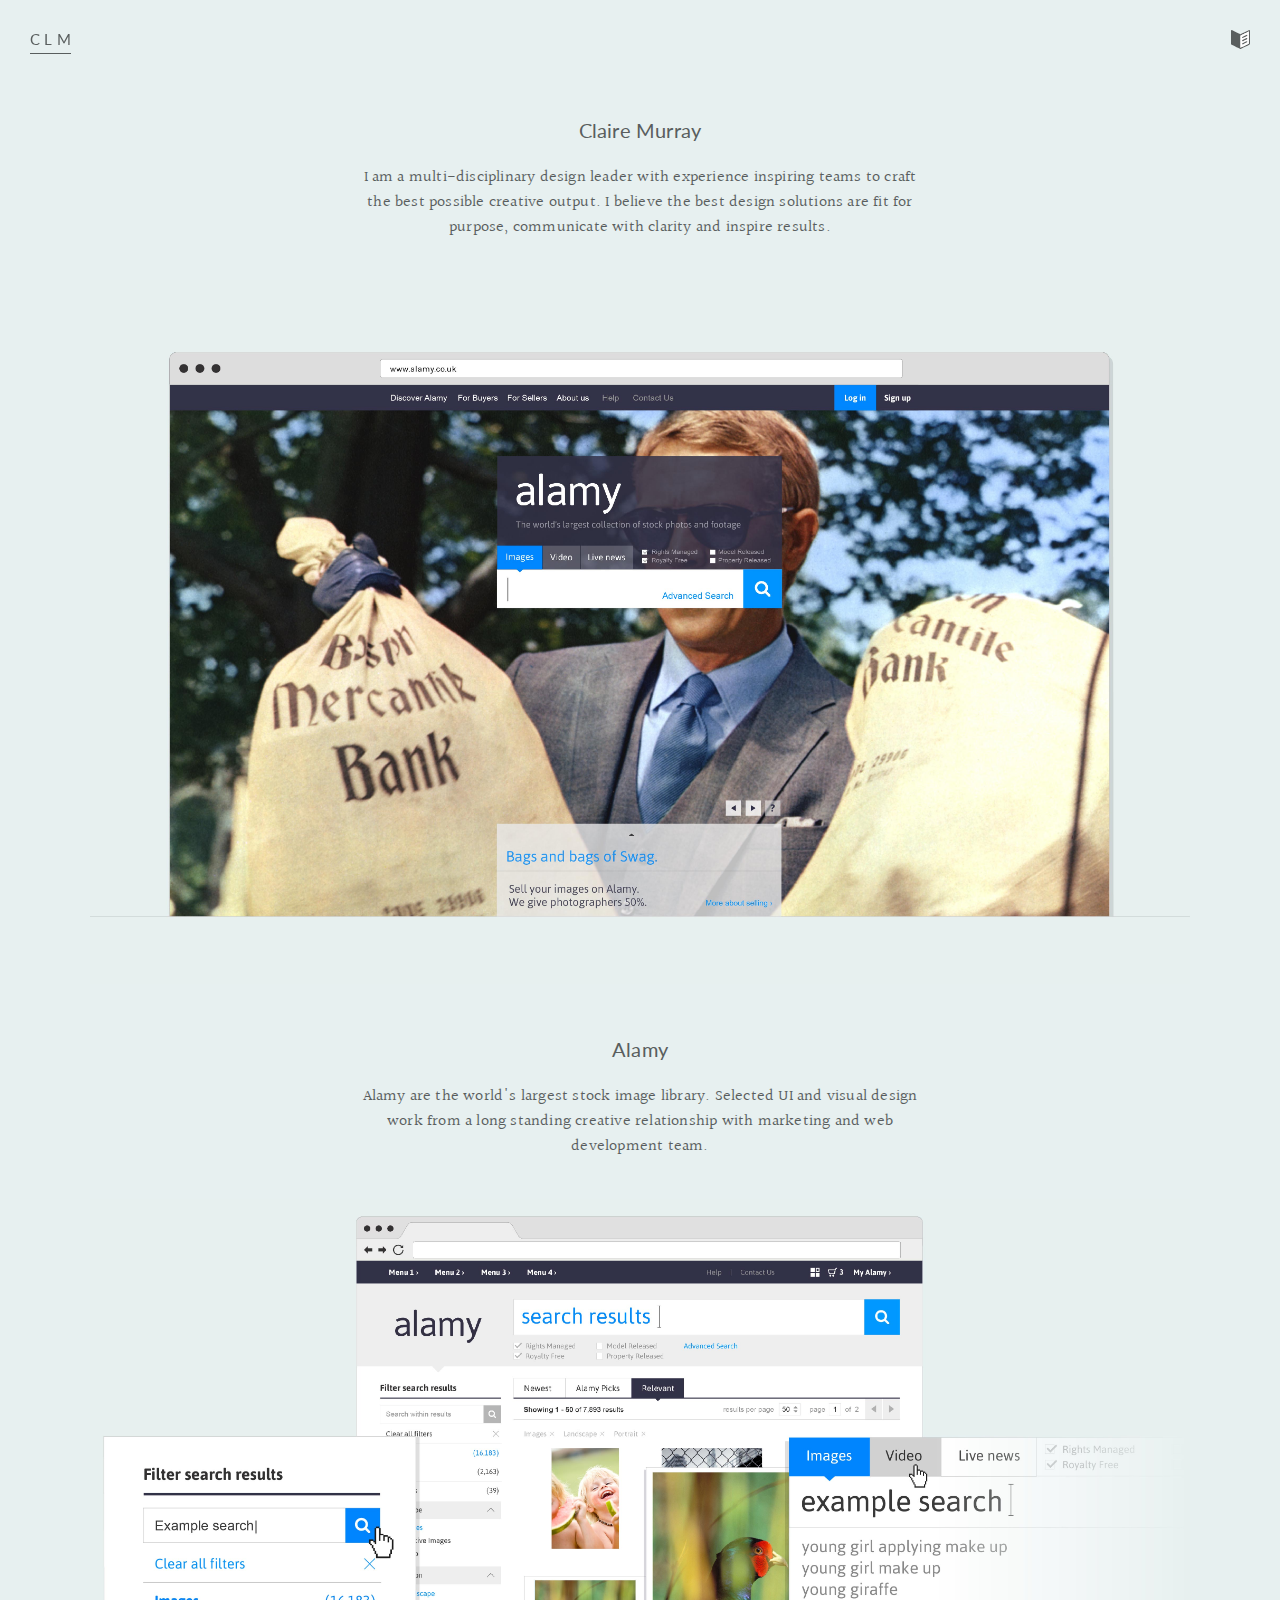
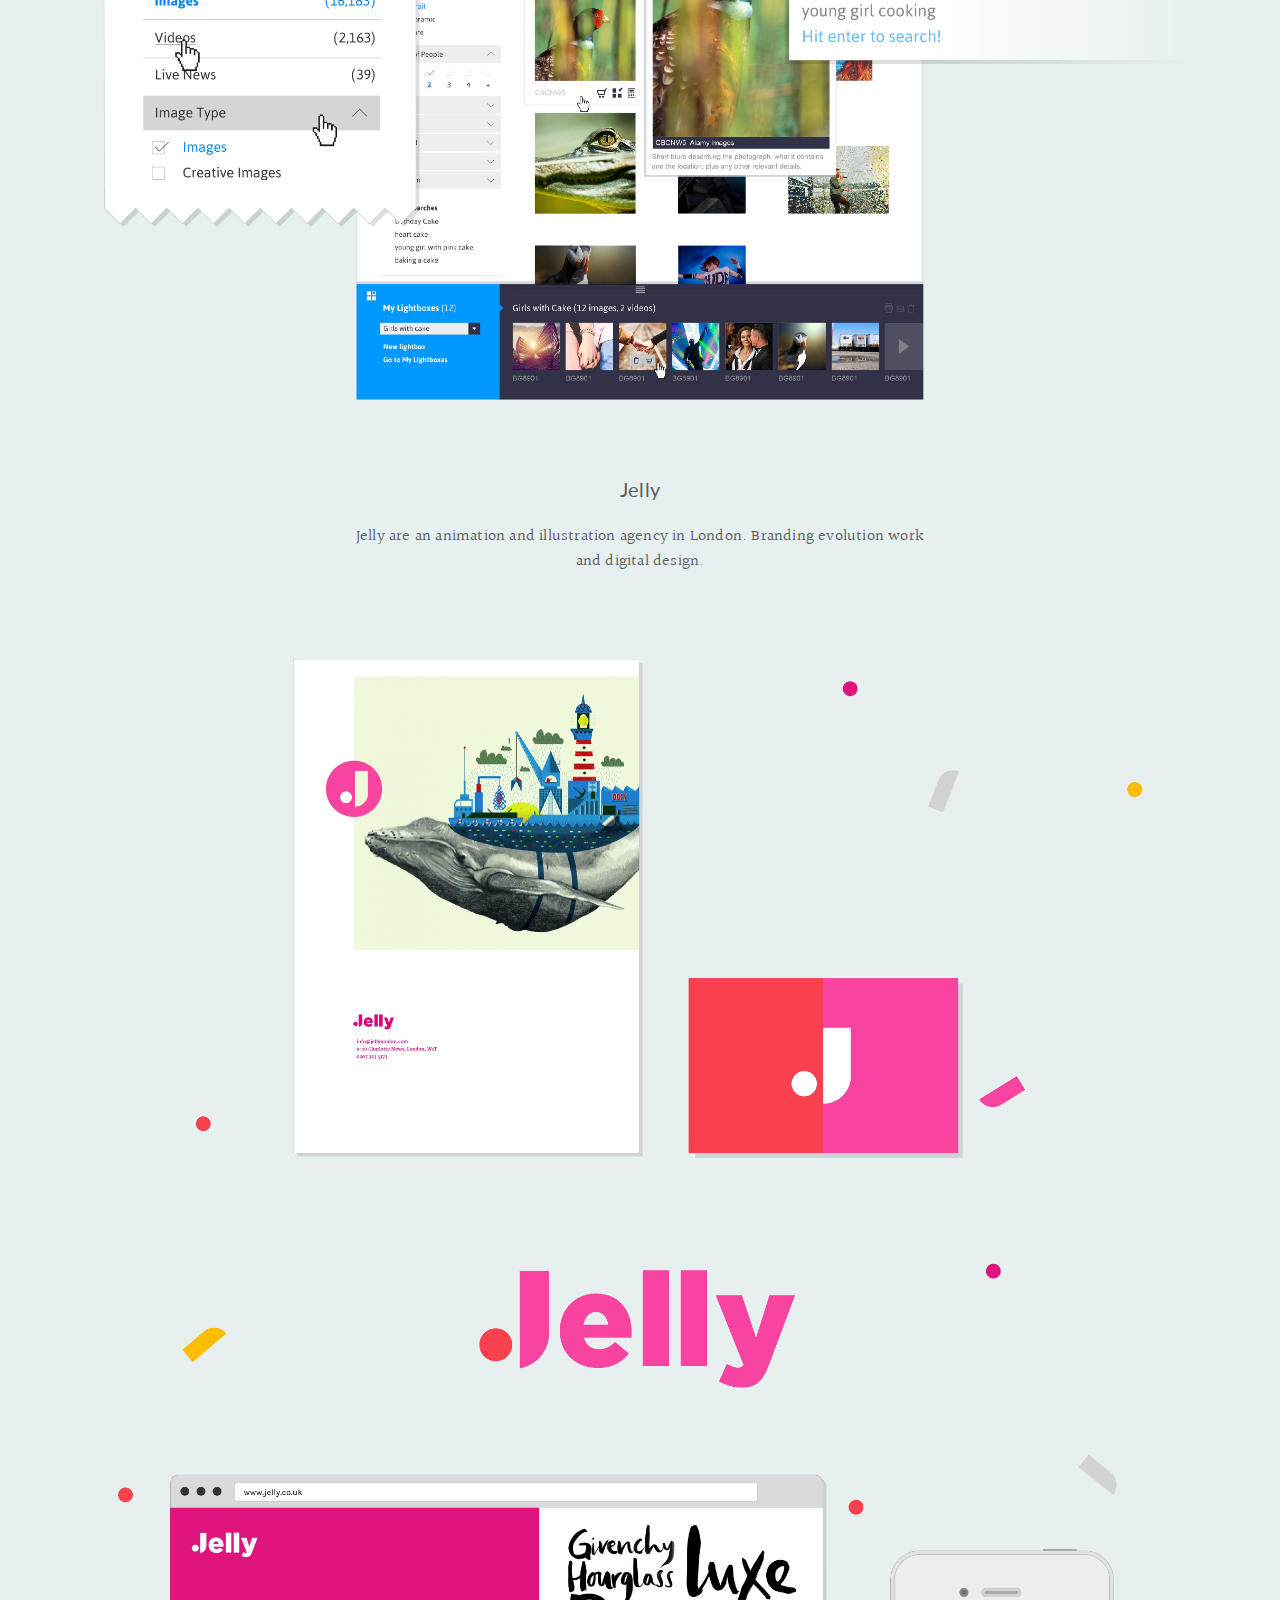
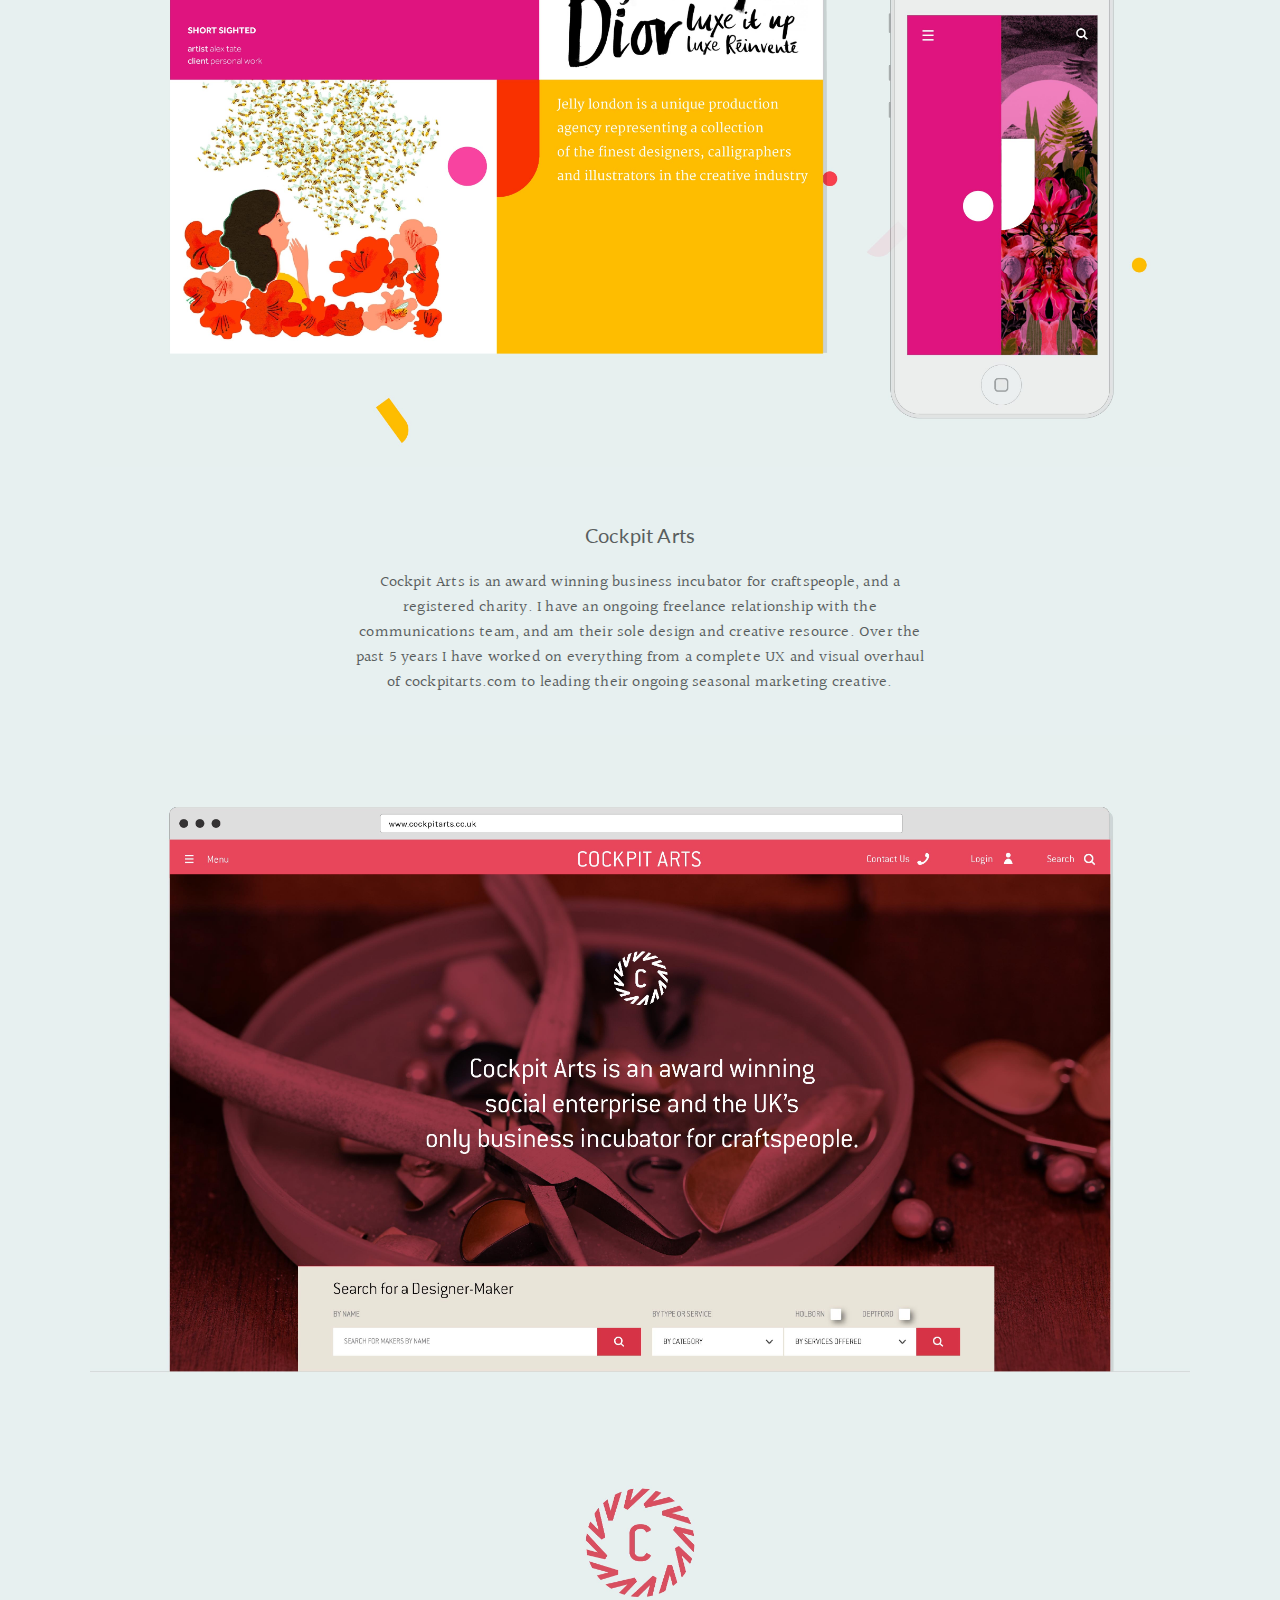
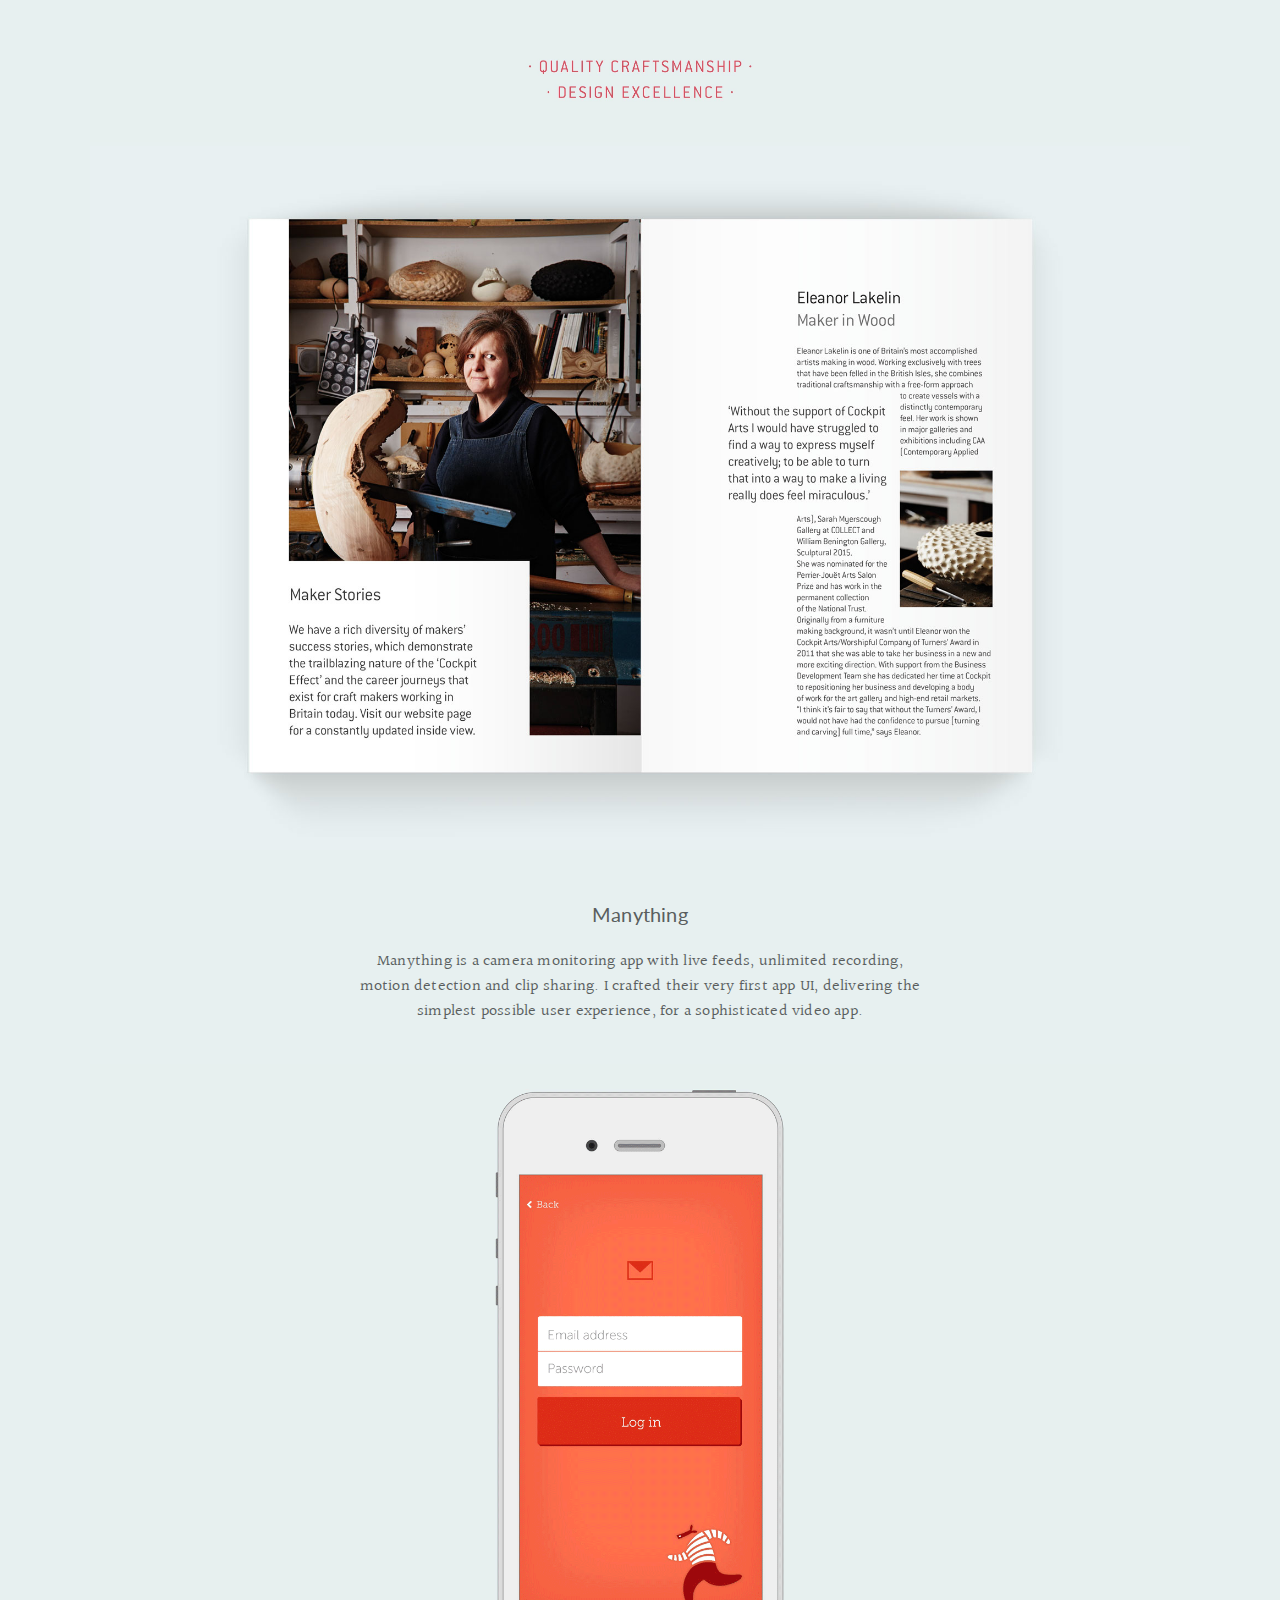
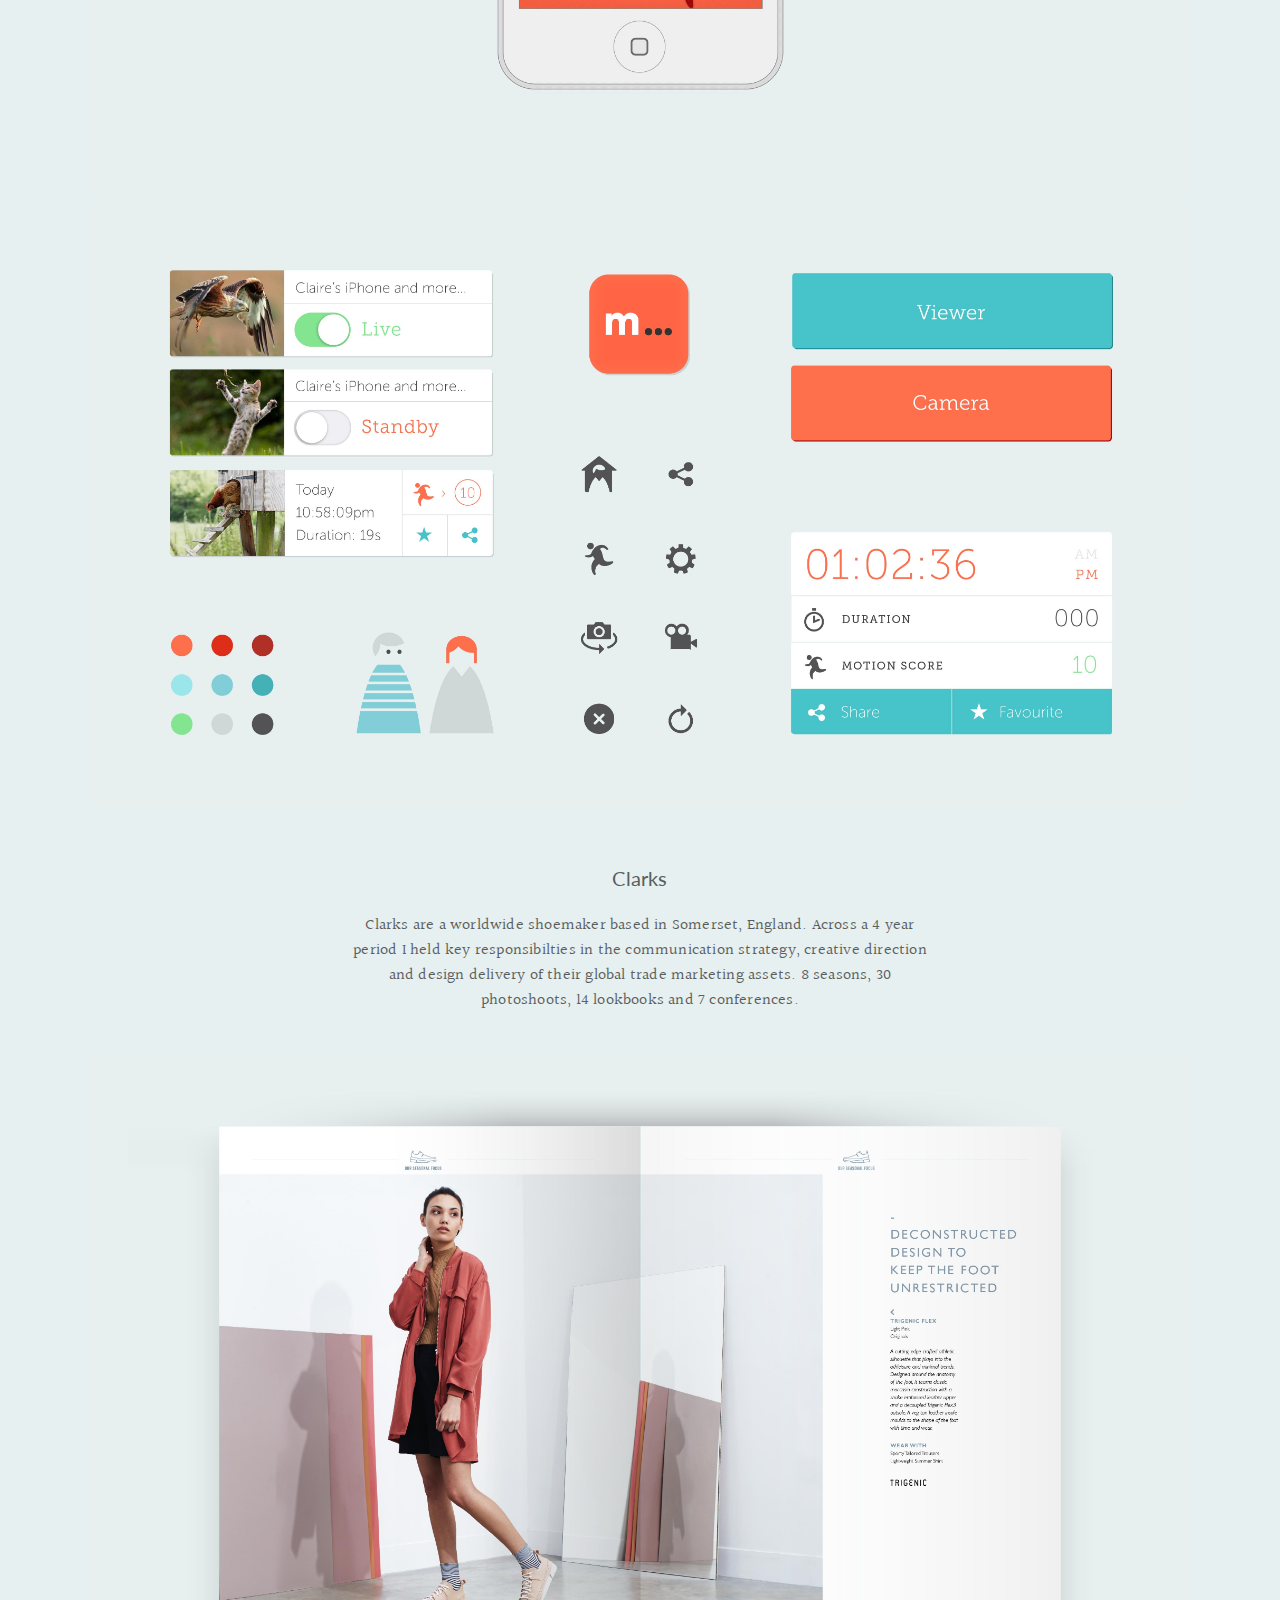
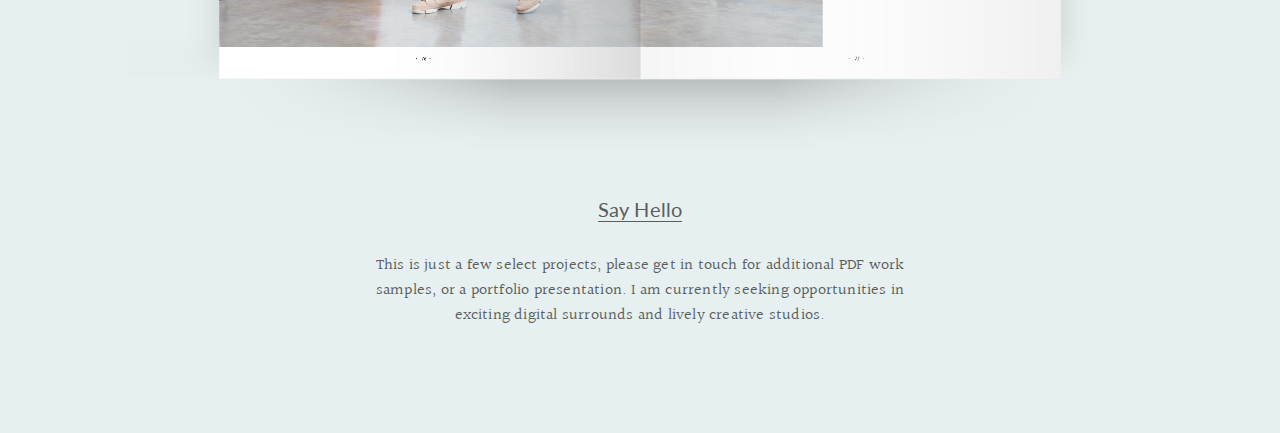
==== index.html @ 97302cec "V1 CM Web March 28th" ====
<!DOCTYPE html>
<html>
<head>
	<title>Claire L Murray</title>
	<link rel="stylesheet" type="text/css" href="css/normalize.css">
	<link href='http://fonts.googleapis.com/css?family=Halant:300' rel='stylesheet' type='text/css'>
	<link href='http://fonts.googleapis.com/css?family=Lato:300,400,700,900' rel='stylesheet' type='text/css'>
	<link rel="stylesheet" href="css/animate.css">
	<link rel="stylesheet" type="text/css" href="css/cmproject.css">
</head>

<body>

<nav id="nav-el">
	<ul>
		<li><a href="index.html">Home</a></li>
<!-- 		<li><a href="#">Digital</a></li>
		<li><a href="#">Branding</a></li>
		<li><a href="#">Print</a></li> -->
		<li><a href="info.html">Info</a></li>
	</ul>
	<ul class="contact">
		<li><a target="_blank" href="mailto:hello@clmurray.co.uk" title="Website Hello">Email</a></li>
		<li><a target="_blank" href="https://uk.linkedin.com/in/claire-murray-33266137">Linkedin</a></li>
		<li><a target="_blank" href="https://www.instagram.com/murraylou/">Instagram</a></li>
	</ul>
</nav>

<div id="burger-el">
	<img id="burger-icon" src="img/menu.svg">
</div>

<div id="page-wrapper">
	<header>
	<a class="name" href="index.html">C L M</a>
	</header>

	<main>
		<div class="wrapper">

			<section>
				<div class="description">
					<h3>Claire Murray</h3>
					<p>I am a multi-disciplinary design leader with experience inspiring teams to craft the best possible creative output. I believe the best design solutions are fit for purpose, communicate with clarity and inspire results. </p>
				</div>
			</section>

			<section id="proj1" class="one-col">
				<div id="alamyslideshow">
					<div>
	     				<img src="img/jpg/home/alamy-19.jpg">
	   				</div>
					<div>
						<img src="img/jpg/home/alamy-20.jpg">
				   	</div>
				</div>
				<div class="description">
					<h3>Alamy</h3>
					<p>Alamy are the world's largest stock image library. Selected UI and visual design work from a long standing creative relationship with marketing and web development team.</p>
				</div>
				<img src="img/jpg/home/alamy-01-03.jpg">
			</section>

			<section id="proj2" class="one-col">
				<div class="description">
					<h3>Jelly</h3>
					<p>Jelly are an animation and illustration agency in London. Branding evolution work and digital design.</p>
				</div>
				<img src="img/jpg/home/jelly-13.jpg">
				<img src="img/jpg/home/jelly-22.jpg">
				<img src="img/jpg/home/jelly-12.jpg">
			</section>

			<section id="proj3">
				<div class="description">
					<h3>Cockpit Arts</h3>
					<p>Cockpit Arts is an award winning business incubator for craftspeople, and a registered charity. I have an ongoing freelance relationship with the communications team, and am their sole design and creative resource. Over the past 5 years I have worked on everything from a complete UX and visual overhaul of cockpitarts.com to leading their ongoing seasonal marketing creative.</p>
				</div>
				<div id="cockpitslideshow">
					<div>
	     				<img src="img/jpg/home/cockpit-12.jpg">
	   				</div>
					<div>
						<img src="img/jpg/home/cockpit-10.jpg">
				   	</div>
					<div>
						<img src="img/jpg/home/cockpit-11.jpg">
			   		</div>
				</div>
				<img src="img/jpg/home/cockpit-09.jpg">
					<div id="cockpit2slideshow">
						<div>
		     				<img src="img/jpg/home/ca-book-01.jpg">
		   				</div>
						<div>
							<img src="img/jpg/home/ca-book-02.jpg">
					   	</div>
					</div>
			</section>

			<section id="proj4" class="one-col">
				<div class="description">
					<h3>Manything</h3>
					<p>Manything is a camera monitoring app with live feeds, unlimited recording, motion detection and clip sharing. I crafted their very first app UI, delivering the simplest possible user experience, for a sophisticated video app.</p>
				</div>
				<img src="img/jpg/home/manything-iphone.gif">
				<img src="img/jpg/home/manything-06.jpg">
			</section>

			<section id="proj5" class="one-col">
				<div class="description">
					<h3>Clarks</h3>
					<p>Clarks are a worldwide shoemaker based in Somerset, England. Across a 4 year period I held key responsibilties in the communication
					strategy, creative direction and design delivery of their global trade marketing assets. 8 seasons, 30 photoshoots, 14 lookbooks and 7 conferences.</p>
				</div>
				<div id="clarksslideshow">
					<div>
	     				<img src="img/jpg/home/clarks-slide-01.jpg">
	   				</div>
					<div>
						<img src="img/jpg/home/clarks-slide-02.jpg">
				   	</div>
					<div>
						<img src="img/jpg/home/clarks-slide-03.jpg">
				   	</div>	
					<div>
						<img src="img/jpg/home/clarks-slide-04.jpg">
				   	</div>	
				</div>
			</section>

			<section id="proj6" class="one-col">
				<div class="description">
					<div class="hello">
						<a href="#">Say Hello</a>
					</div>
					<p>This is just a few select projects, please get in touch for additional PDF work samples, or a portfolio presentation. I am currently seeking opportunities in exciting digital surrounds and lively creative studios.</p>
				</div>
			</section>
		</div>
	</main>
</div>


<script type="text/javascript" src="js/jquery-1.11.2.min.js"></script>
<script type="text/javascript" src="js/cmproject-4.js"></script>

</body>
</html>
---- css/cmproject.css ----
* {
	font-weight: normal;
	margin: 0;
	padding: 0;
	-moz-box-sizing: border-box;
	-webkit-box-sizing: border-box;
	box-sizing: border-box;
}

.clearfix:before, .clearfix:after {
  content:"";
  display:table;
}

.clearfix:after{
  clear:both;
}

body {
	background-color: #e7f0f0;
	font-family: 'Lato', sans-serif;
	font-style: normal;
	font-weight: 300;
	letter-spacing: 0.01em;
	font-size: 20px;
	color: #595E5E;
}

#page-wrapper {
	z-index: 4;
	position: relative;
	padding: 0.8em;
	transition: transform 0.5s ease;
	background-color: #e7f0f0;
}

h1 {
	display: inline-block;
	font-size: 0.79em;
}

h2 {
	font-family: 'Halant', serif;
	font-weight: 300;
	font-size: 2.2em;
	line-height: 1.2em;
}

h3 {
	font-size: 1em;
	padding-top: .6em;
	padding-bottom: .6em;

}

h4 {
	display: inline-block;
	font-size: 0.75em;
}

p {
	font-family: 'Halant', serif;
	font-size: .8em;
	padding-top: 0.7em;
}

.description {
	max-width: 60%;
	margin: auto;
	text-align: center;
	padding: 2em;
}

.job {
	text-align: left;
	padding-bottom: 0em;
}

.description.job > h3 {
	line-height: 1.3em;
}

.description.job > h4 {
	font-size: 0.6em;
	text-transform: uppercase;
	letter-spacing: .1em;
}

section {
	margin-bottom: 1.5em;
	max-width: 1100px;
	margin: auto;
}

header {
	display: block;
}
.name {
	z-index: 10;
	position: fixed;
	left: 2em;
	top: 2em;
	font-size: 0.75em;
}

#burger-el {
	z-index: 8;
	position: fixed;
	right: 2em;
	top: 2em;
	font-size: 0.75em;
}

#burger-icon {
	width: 1.3em;
}

/*#burger-el:hover {
	font-size: 1em;
	transition: font-size 0.5s ease;
}*/

nav {
	z-index: 0;
	width: 300px;
	height: 100vh;
	background-color: #e7f0f0;
	position: fixed;
	right: 0;
	top: 0;
	padding: 1.5em 1.5em 1.5em 1.5em;
	transition: background-color 0.5s ease;
}

nav a, .name {
	font-size: 0.75em;
	text-decoration: none;
	padding: 0 0 0.3em 0;
	border-bottom: 1px solid #595E5E;
	color: #595E5E;
}

nav a:hover, header a:hover {
	color: #a2b4b4;
	border-bottom: 0px;
	transition: color 0.2s ease;
}

.nav-color-change {
	background-color: #ffffff;
}

ul {
	list-style: none;
	padding: none;
	line-height: 1.7em;
}

.contact {
	padding-top: 3em;
}

.shift {
	transform: translate(-300px);
}

footer li {
	display: inline;
	padding: 0.2em;
}

#active-project-el {
	z-index: 6;
	width: 500px;
	position: fixed;
	margin: auto;
/*	left: 1.5em;*/
	text-align: center;
}

.hello {
	padding-bottom: 20px;
}

.description a {
	text-decoration: none;
	color: #595E5E;
	border-bottom: 1px solid #595E5E;
}

.description a:hover {
	text-decoration: none;
	color: #80b0ab;
	border-bottom: none;
}

/*.button {
	max-width: 300px;
	margin: auto;
	background-color: #c5d7d5;
	border-radius: 5px;
	border-bottom: 3px solid #80b0ab;
	padding: 10px 10px 10px 10px;
	text-align: center;
}

.button a {
	text-decoration: none;
	color: #595E5E;
}*/

/*------SLIDESHOWS---*/

#clarksslideshow { 
    position: relative; 
    max-width: 1100px; 
}

#clarksslideshow:before { 
	content: "";
	display: block;
	padding-top: 64%;
}

#clarksslideshow > div { 
    position: absolute; 
    top: 0;
    left: 0;
}

/*---------*/

#alamyslideshow { 
    position: relative; 
    max-width: 1100px; 
}

#alamyslideshow:before {
	content: "";
	display: block;
	padding-top: 64.09%;
}

#alamyslideshow > div { 
    position: absolute; 
    top: 0;
    left: 0;
}

/*---------*/

#cockpitslideshow { 
    position: relative; 
    max-width: 1100px; 
}

#cockpitslideshow:before {
	content: "";
	display: block;
	padding-top: 64%;
}

#cockpitslideshow > div { 
    position: absolute; 
    top: 0;
    left: 0;
}

/*---------*/

#cockpit2slideshow { 
    position: relative; 
    max-width: 1100px;
}

#cockpit2slideshow:before {
	content: "";
	display: block;
	padding-top: 64%;
}

#cockpit2slideshow > div { 
    position: absolute; 
    top: 0;
    left: 0;
}

/*------------------------------------*/

.wrapper {
	z-index: 5;
	position: relative;
	margin: 4%;
}

img {
	width: 100%;
}

.left-col {
	width: 50%;
	float: left;
	padding-right: 0.2em;
}

.right-col {
	max-width: 50%;
	float: right;
	padding-left: 0.2em;
}

/*------------------------------------*/


@media (max-width: 700px) {
  body {
  	font-size: 18px;
  }

  .description {
  	max-width: 100%;
/*  	margin-left: 0%;*/
  }
}
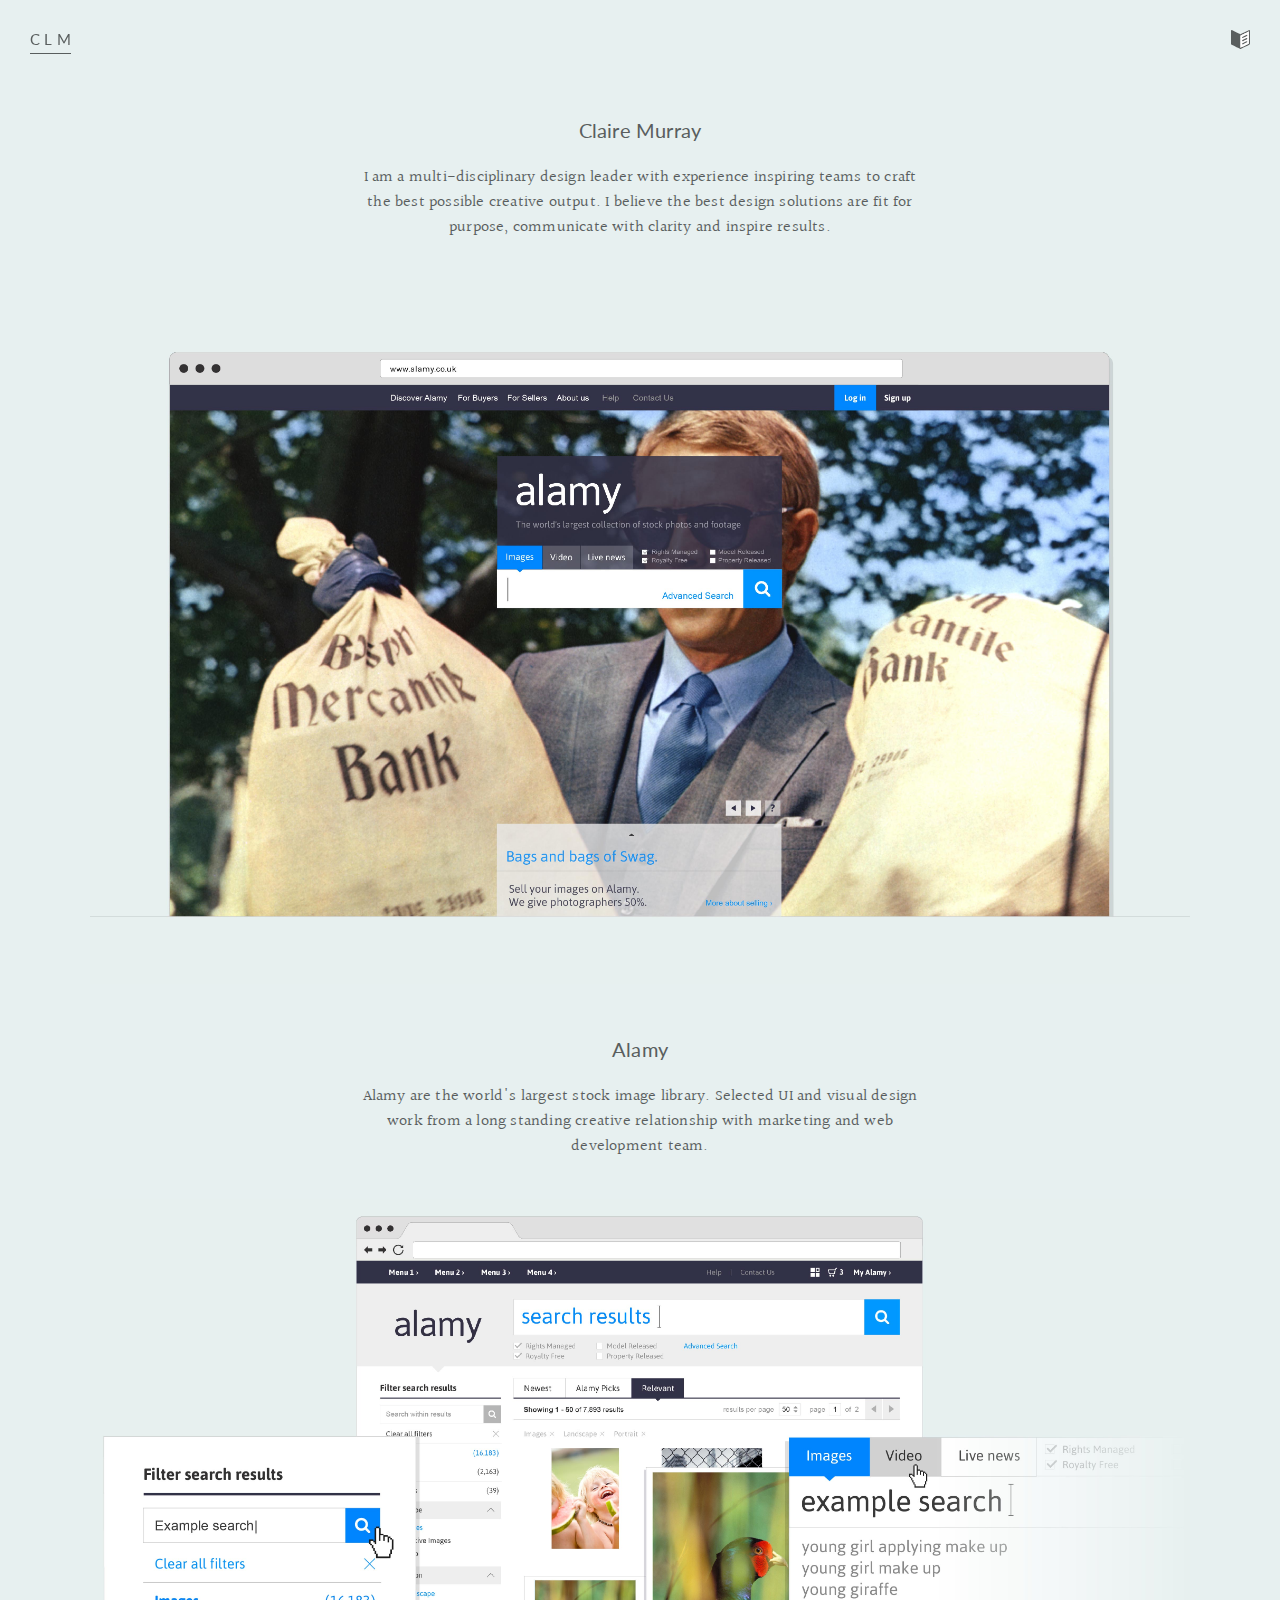
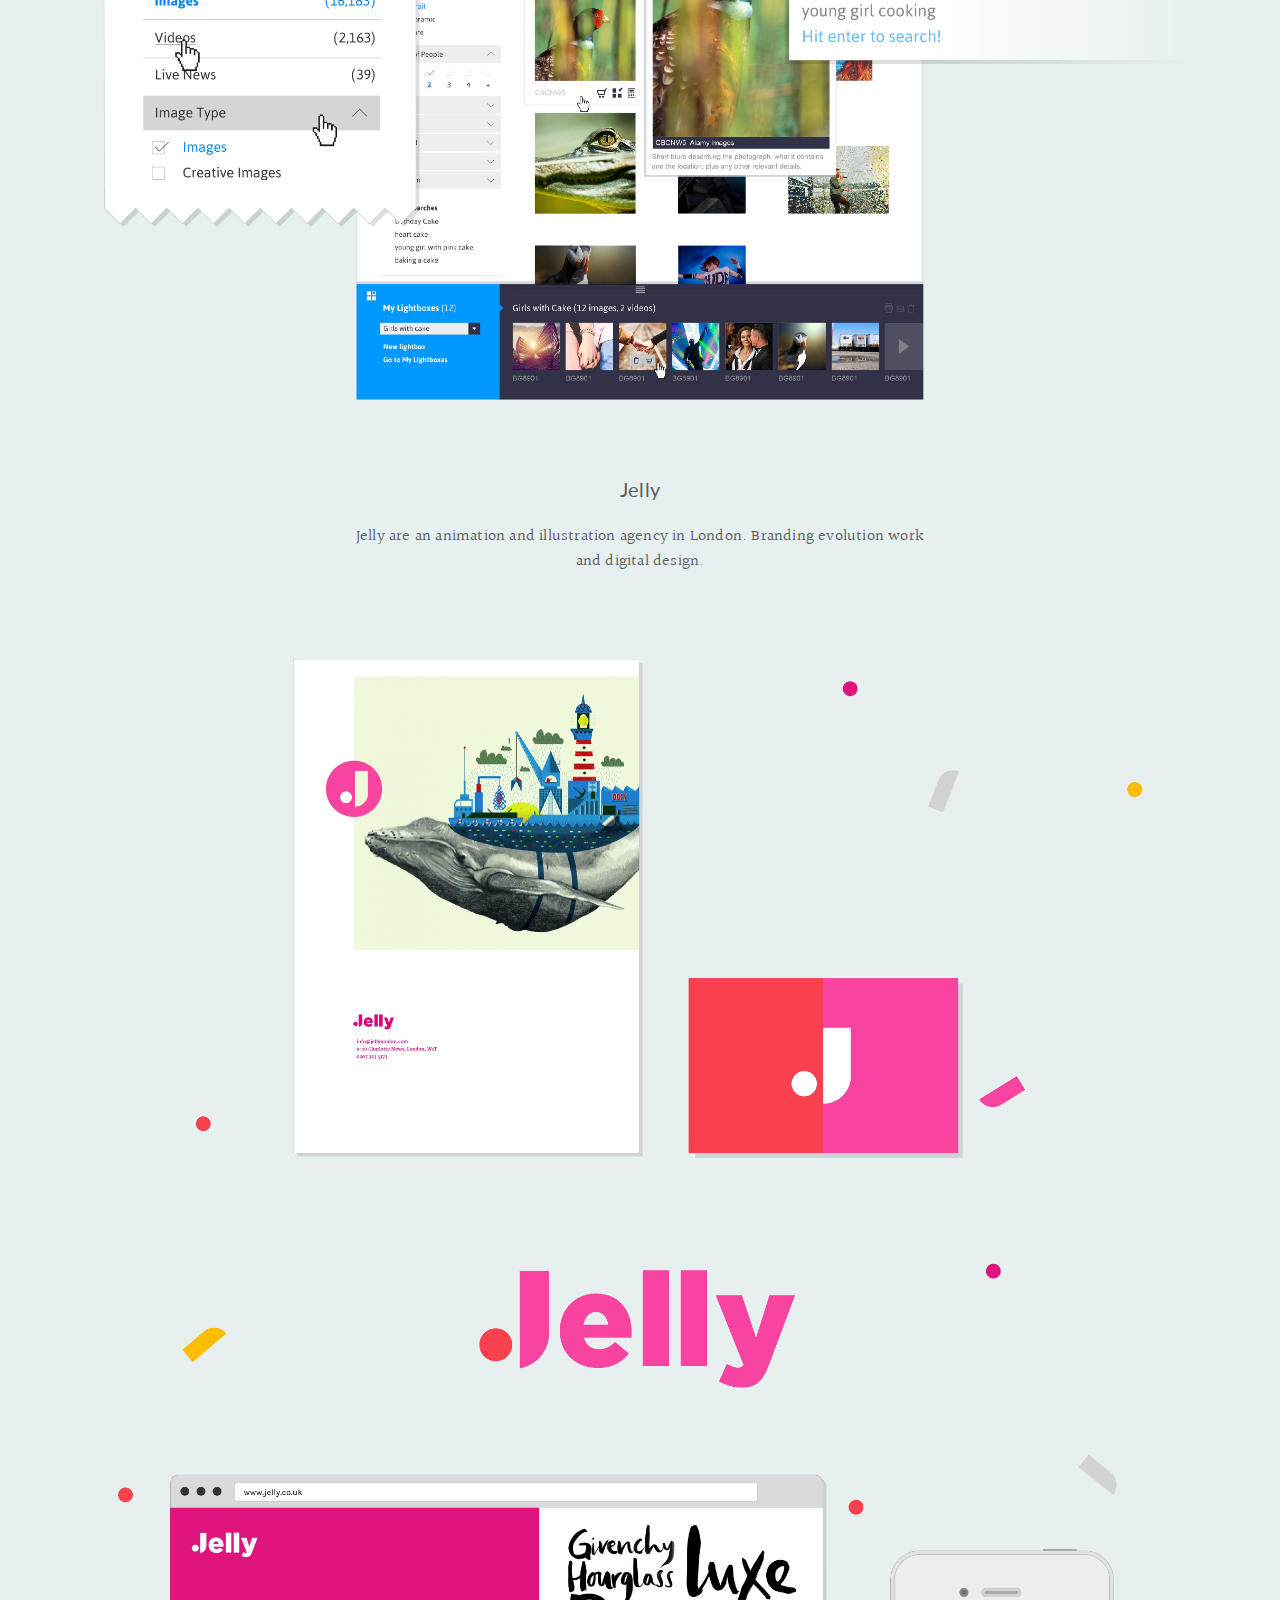
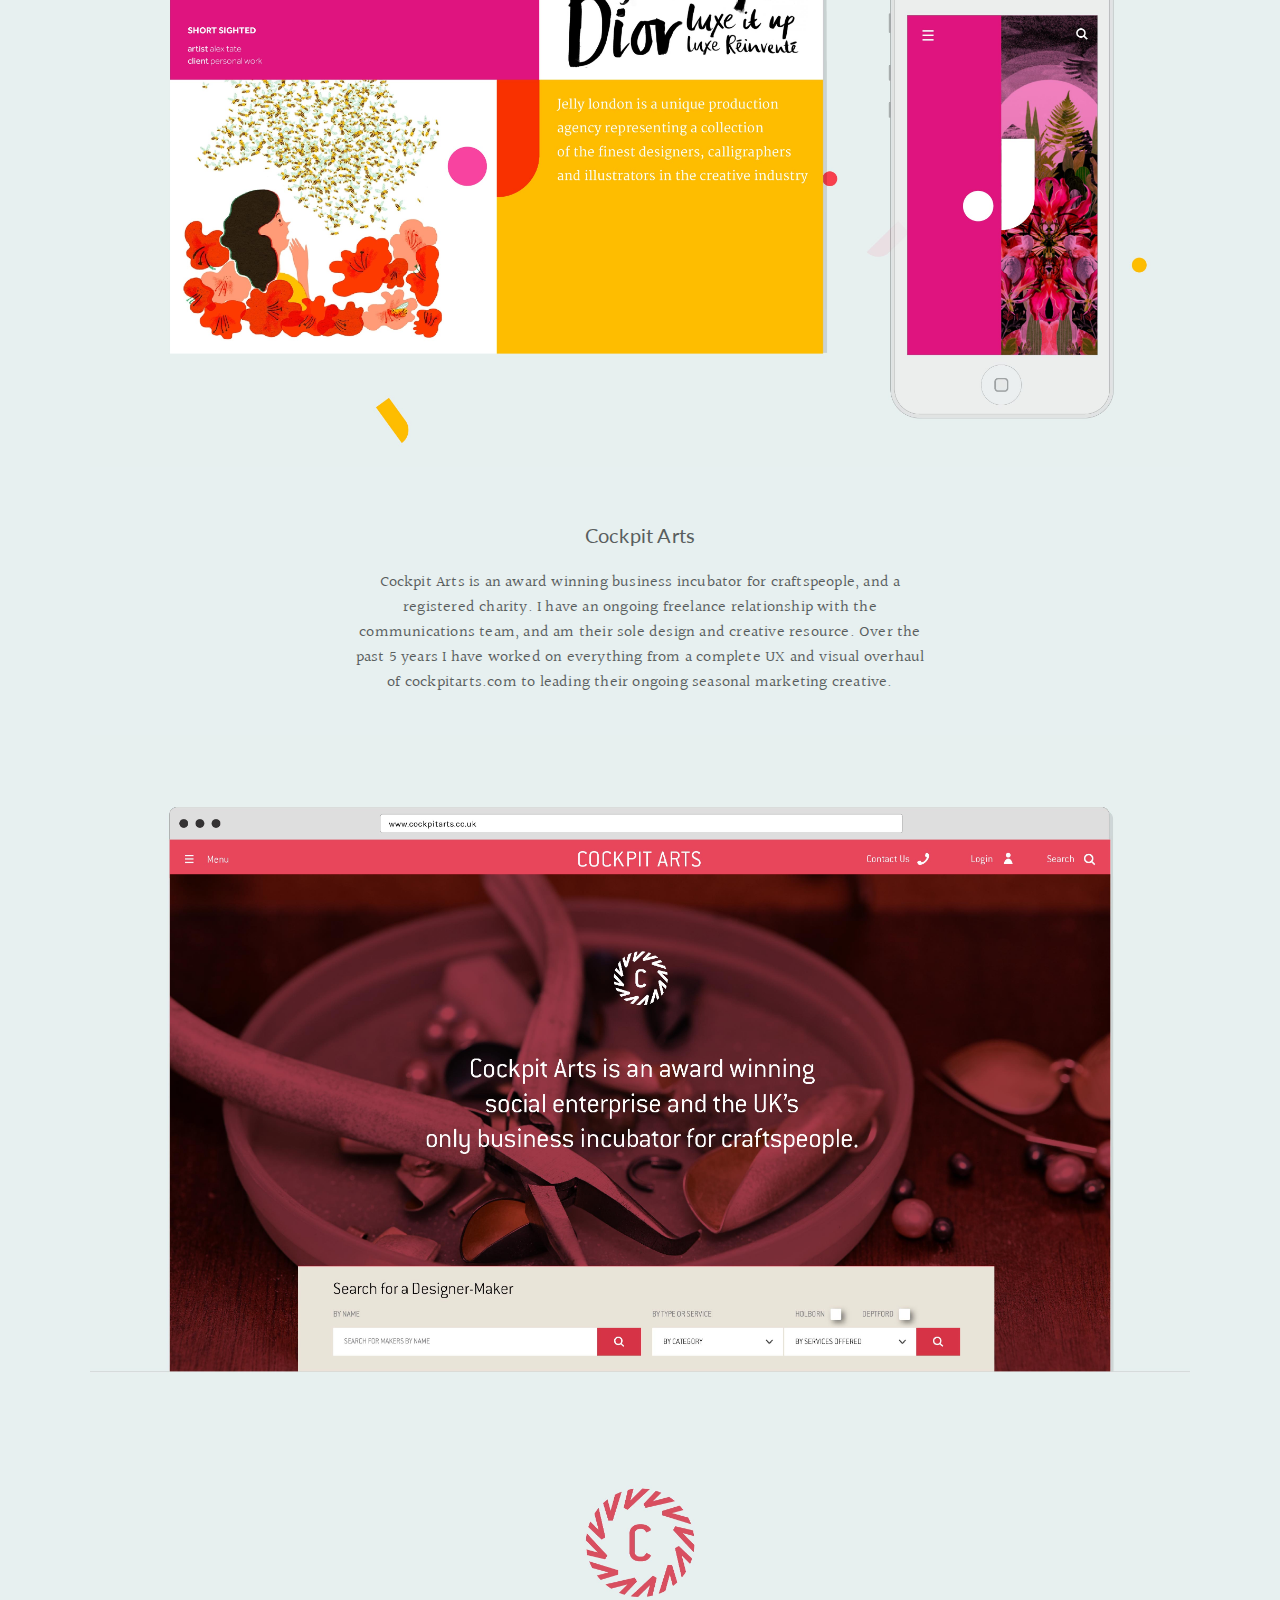
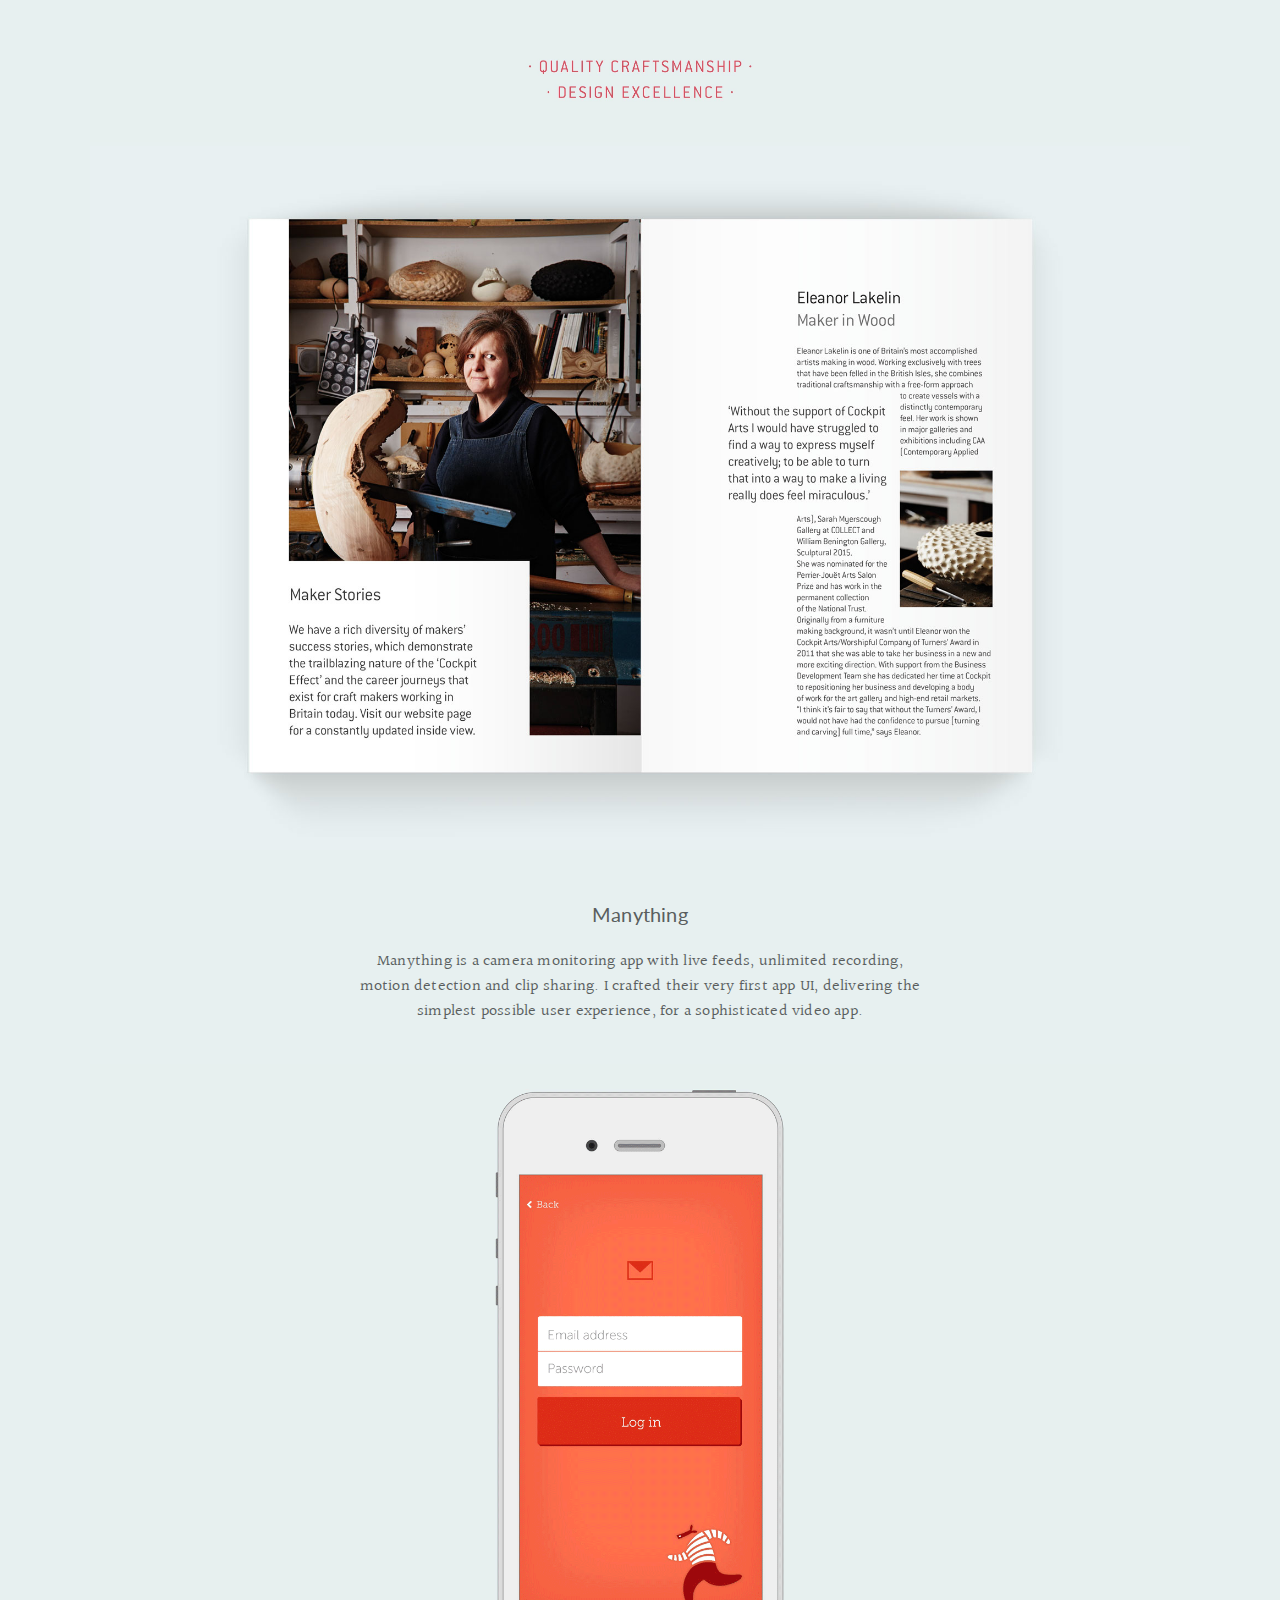
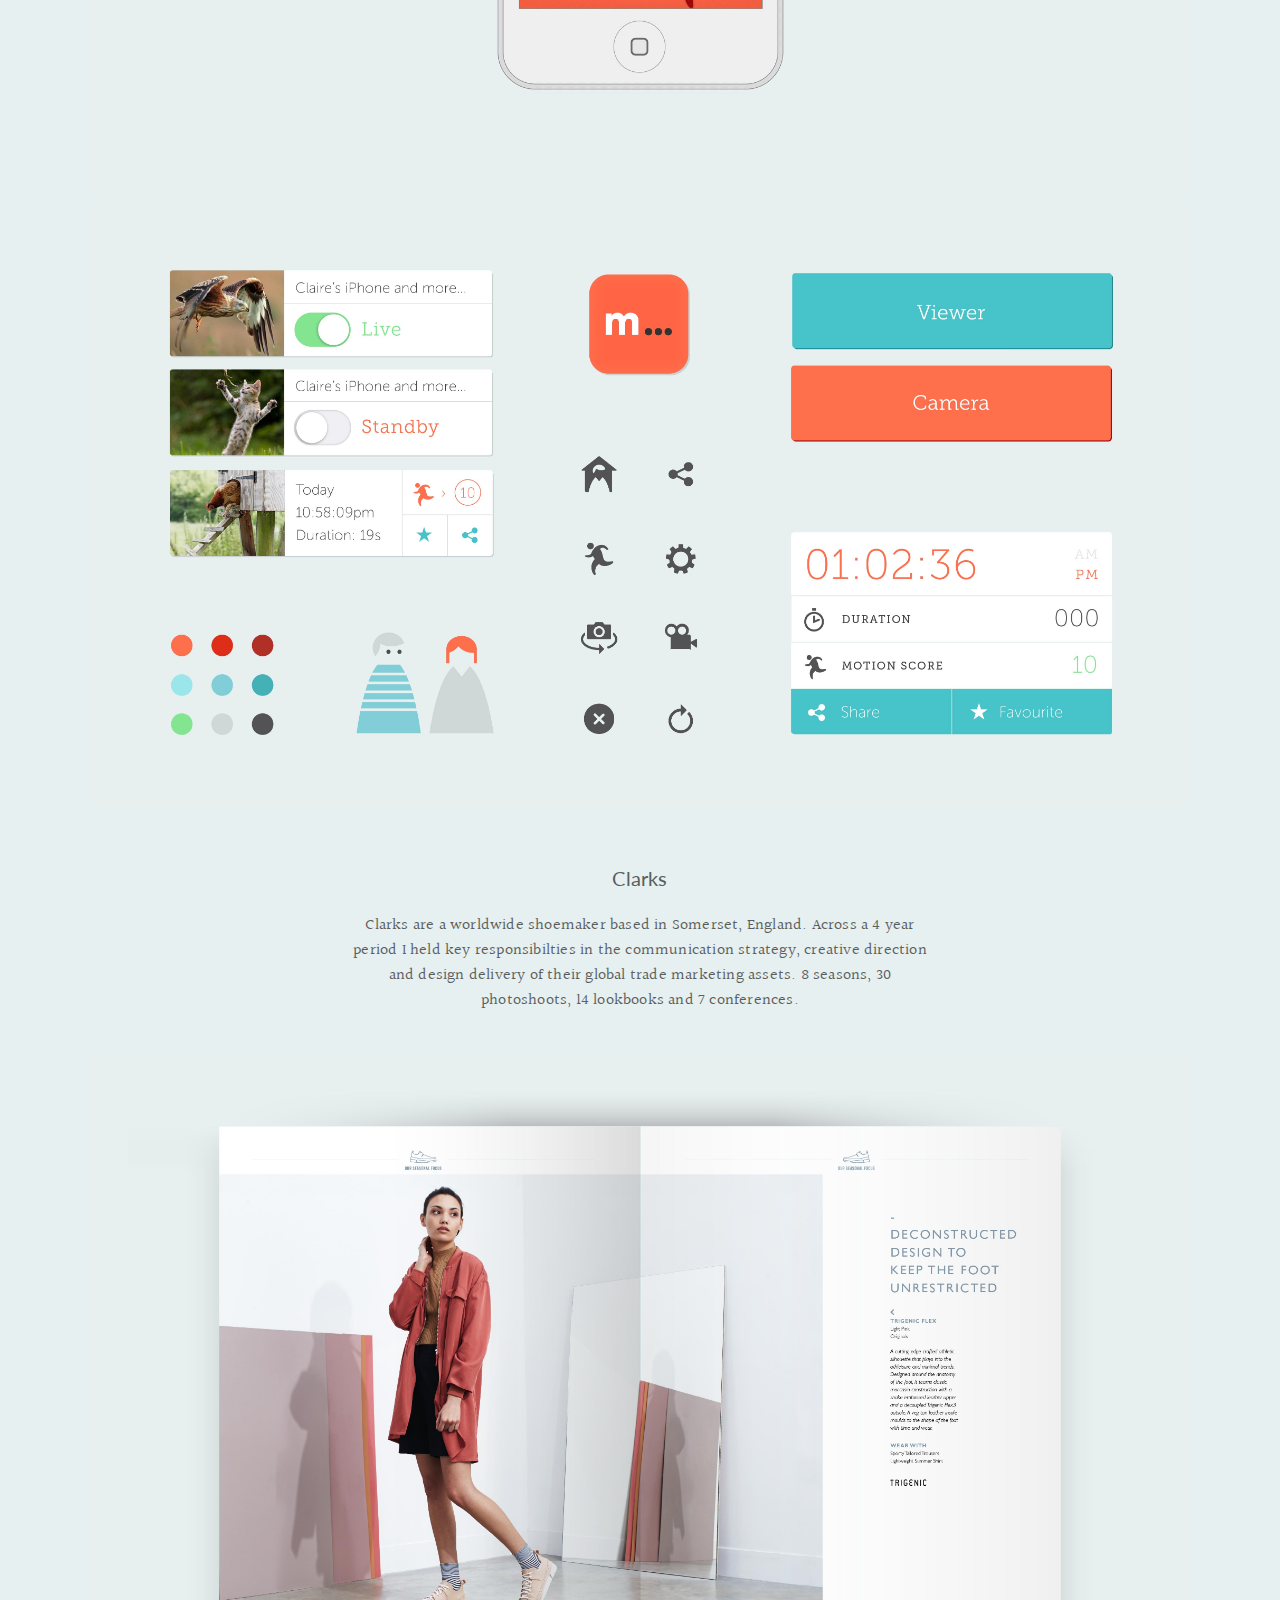
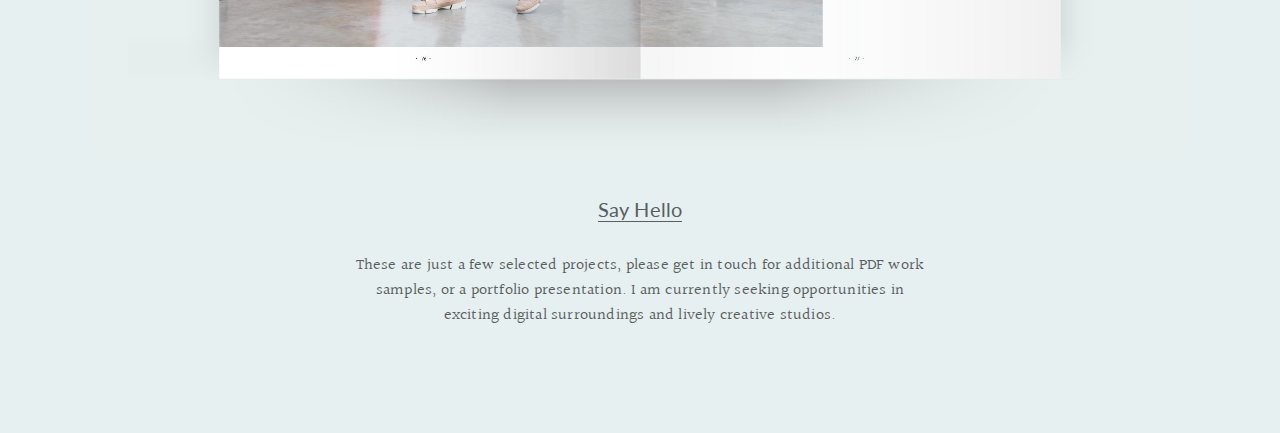
==== commit b885b100: "Say hello typo corrects" ====
--- a/index.html
+++ b/index.html
@@ -134,7 +134,7 @@
 					<div class="hello">
 						<a href="#">Say Hello</a>
 					</div>
-					<p>This is just a few select projects, please get in touch for additional PDF work samples, or a portfolio presentation. I am currently seeking opportunities in exciting digital surrounds and lively creative studios.</p>
+					<p>These are just a few selected projects, please get in touch for additional PDF work samples, or a portfolio presentation. I am currently seeking opportunities in exciting digital surroundings and lively creative studios.</p>
 				</div>
 			</section>
 		</div>
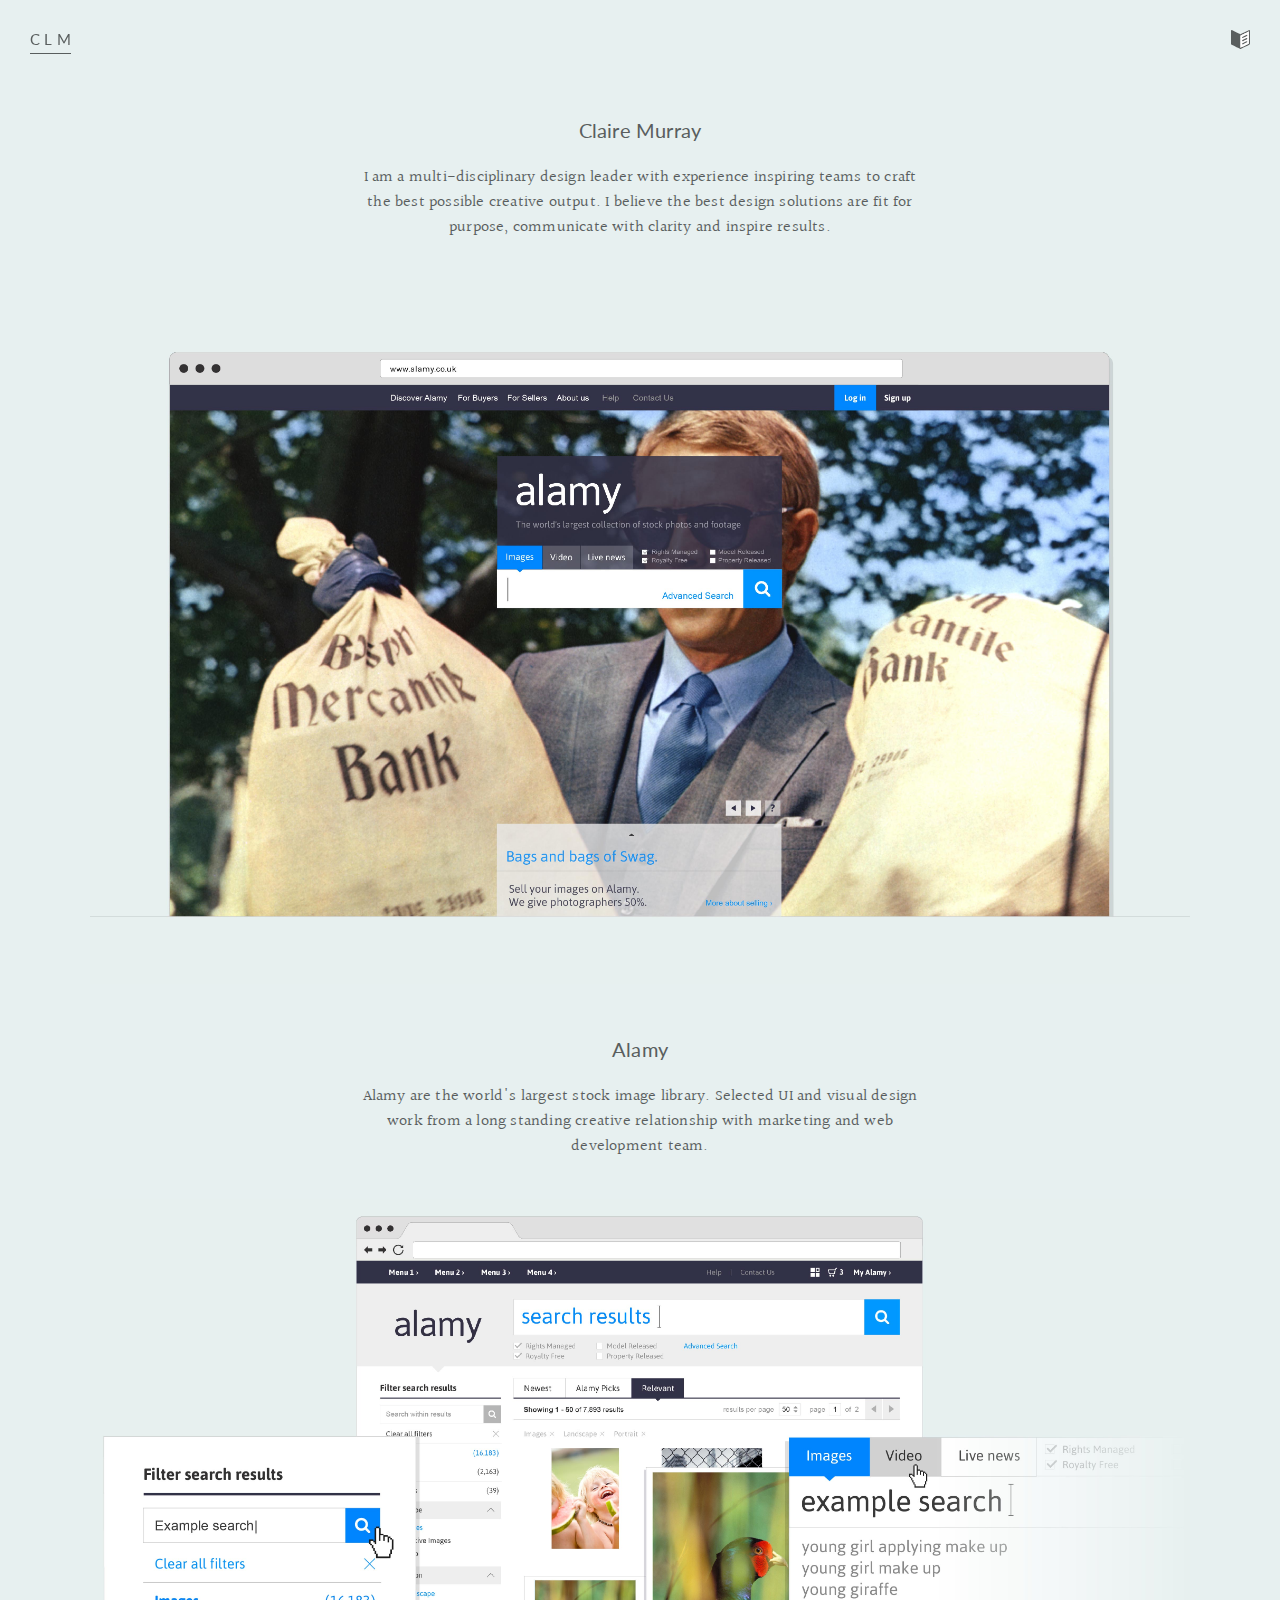
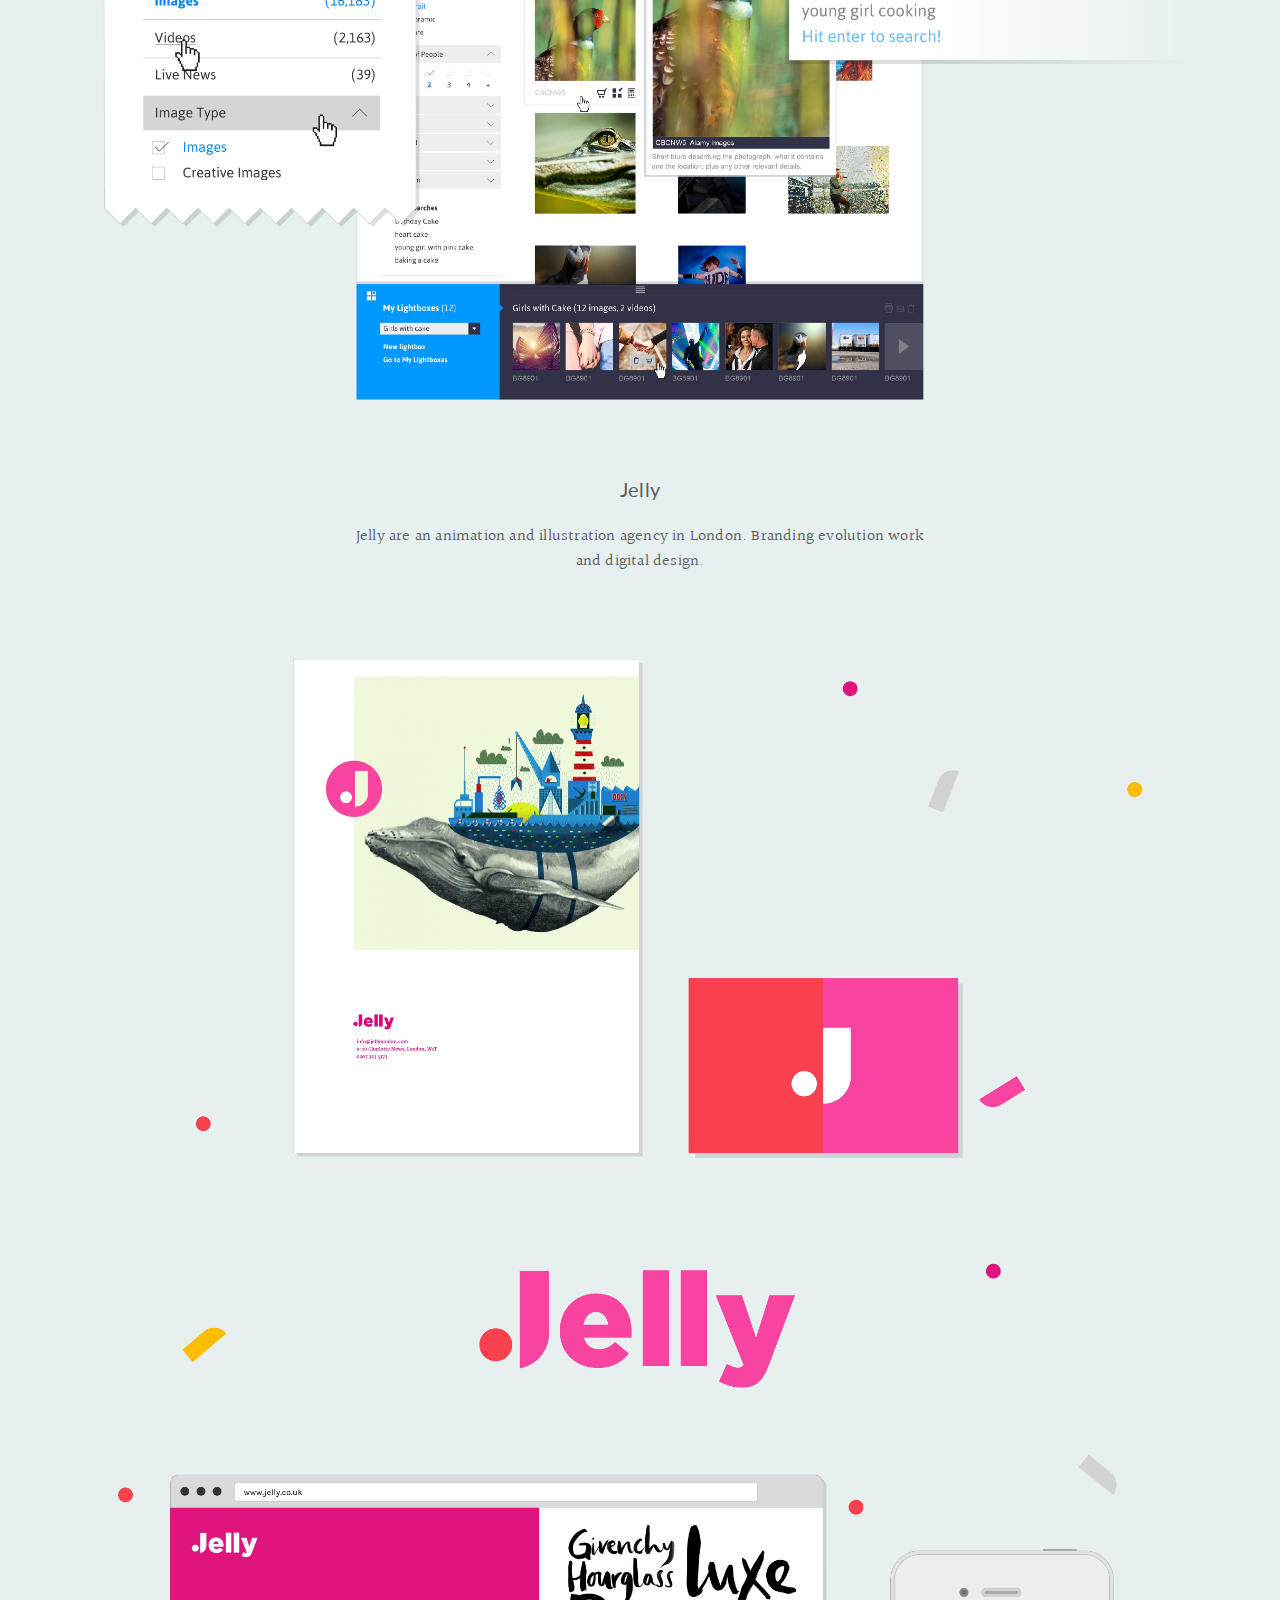
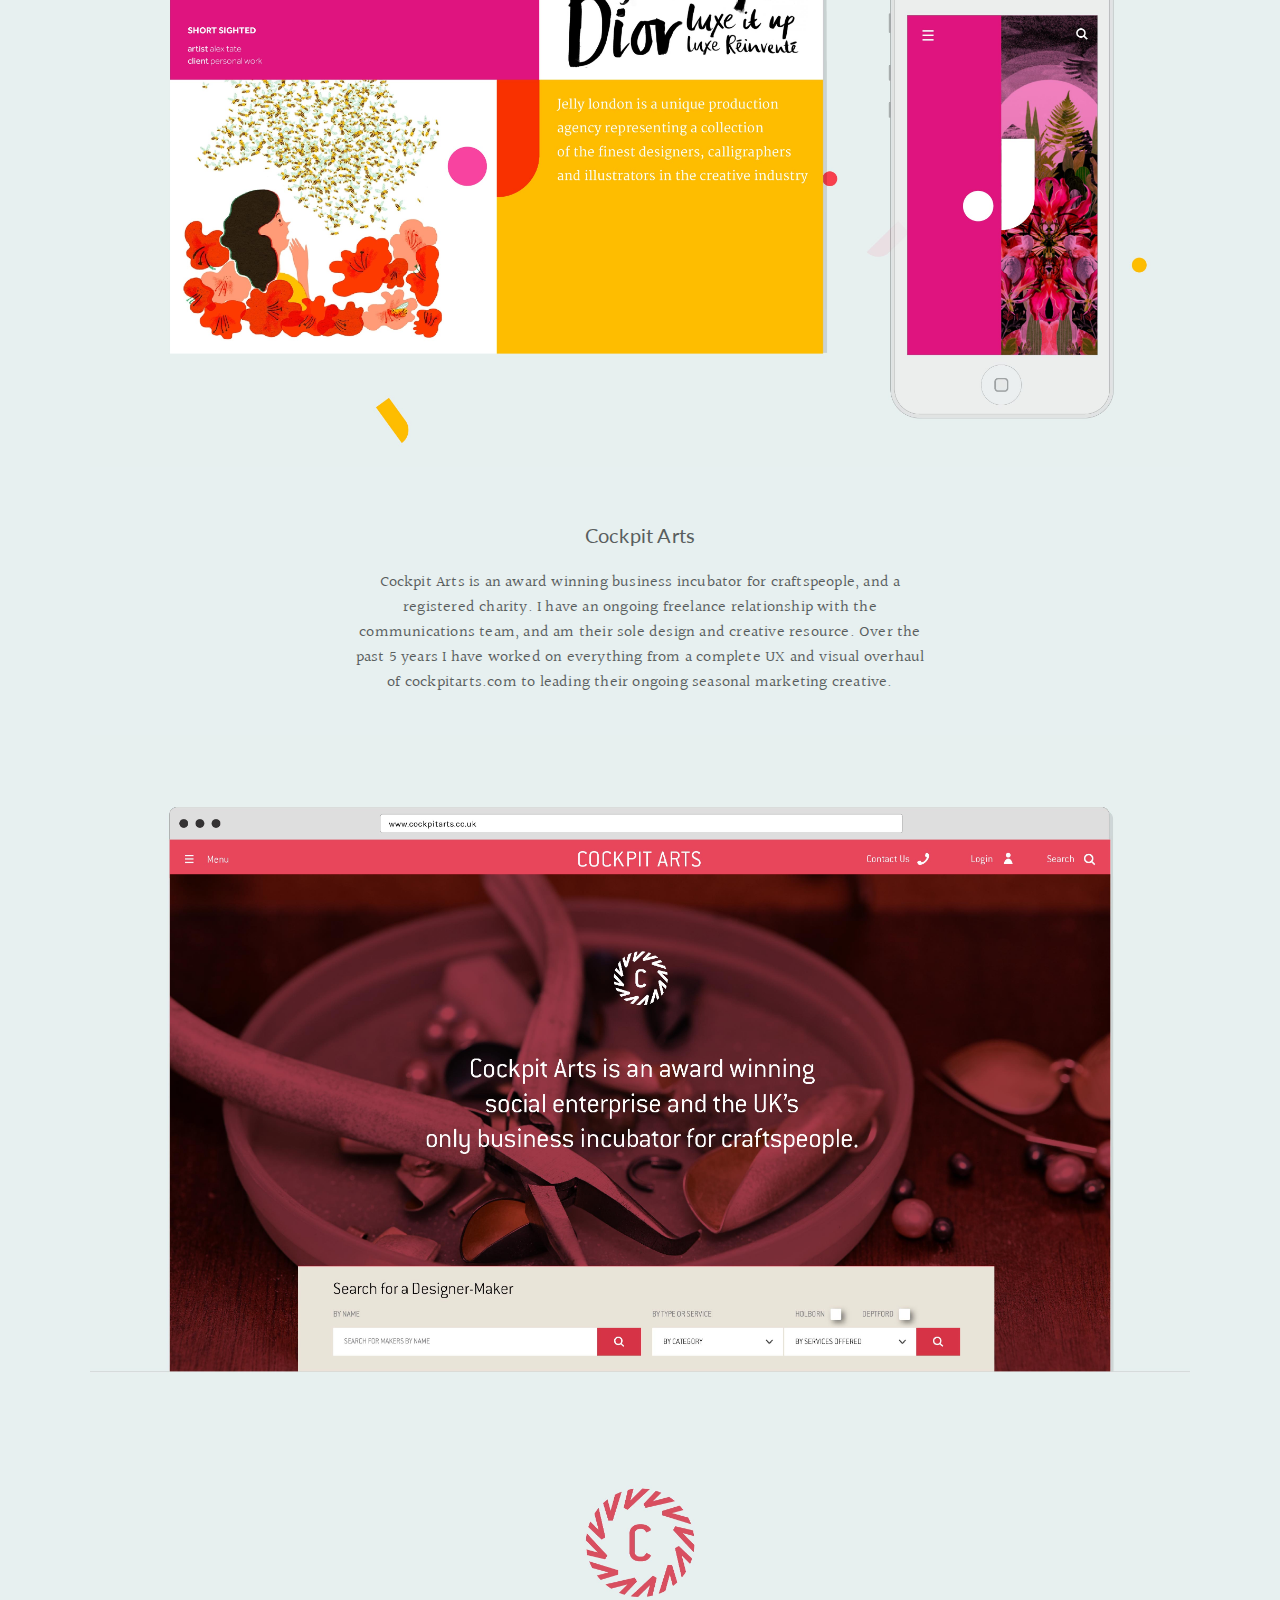
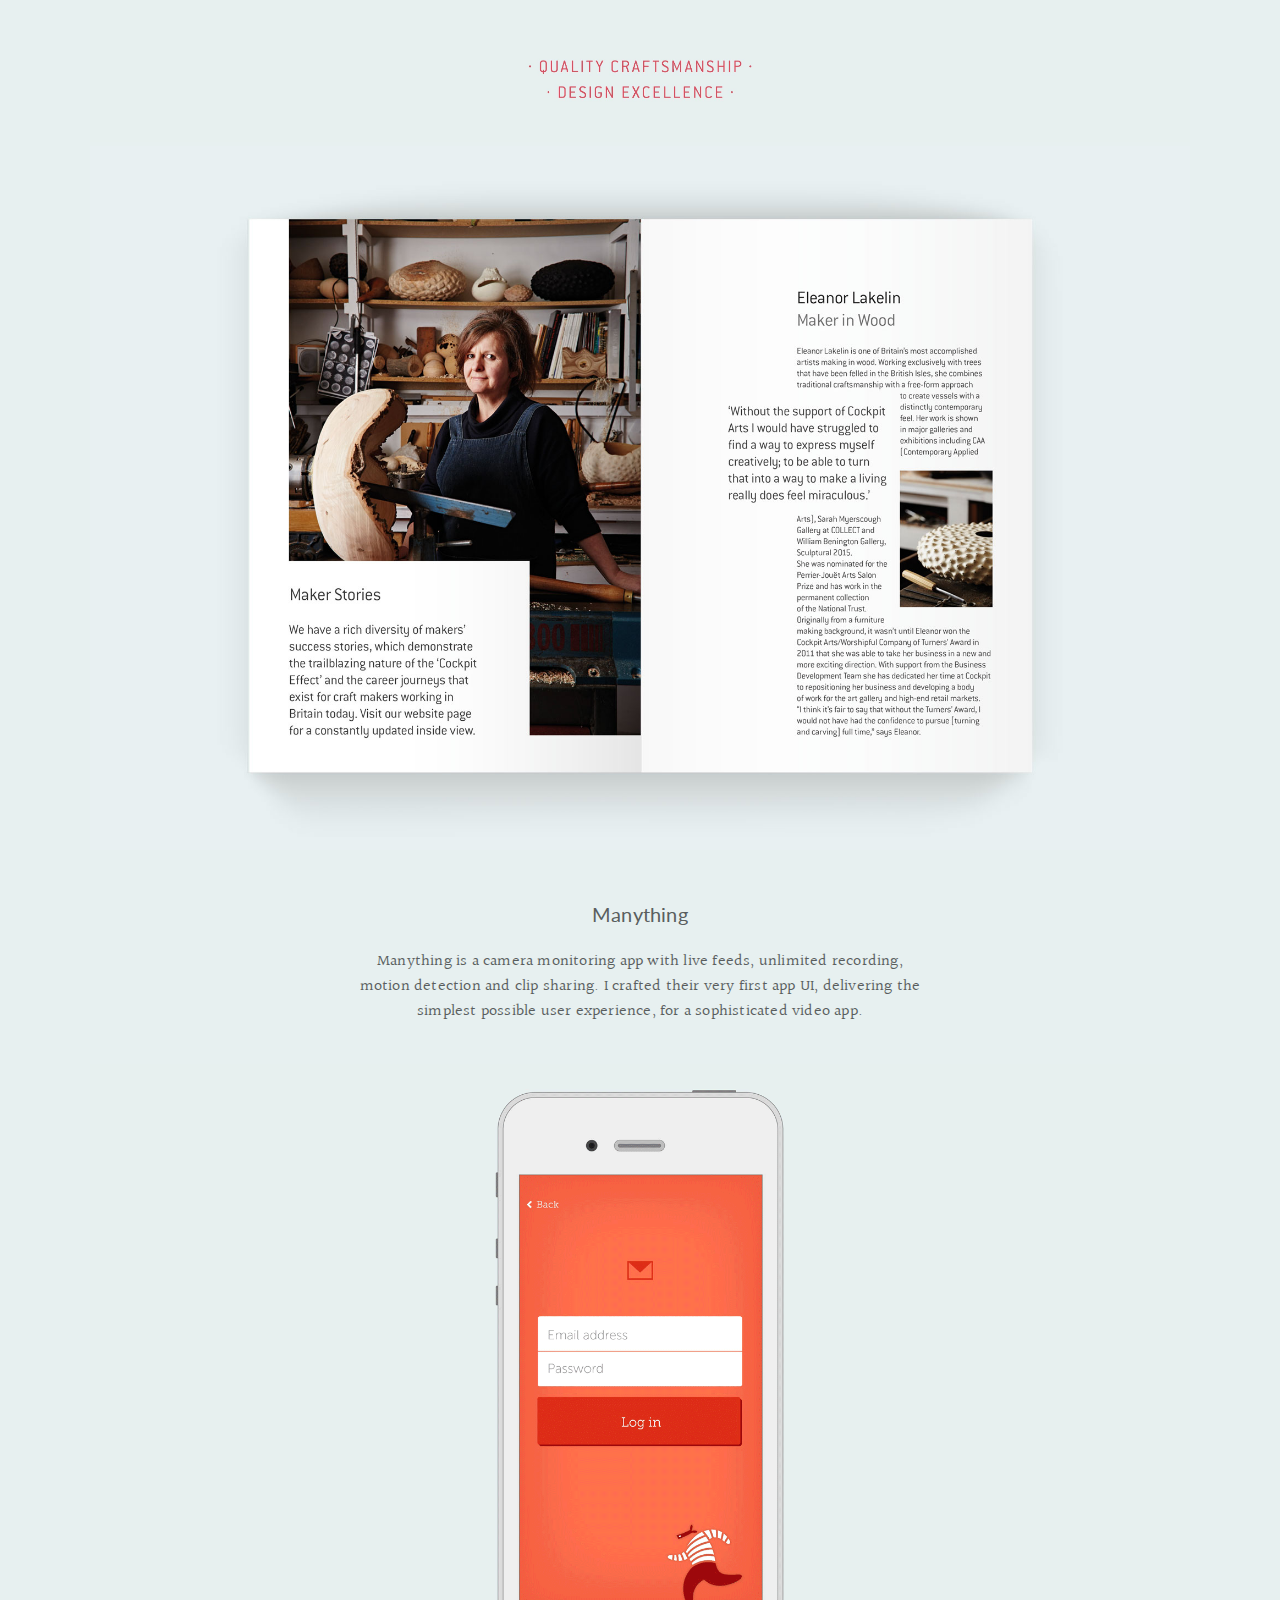
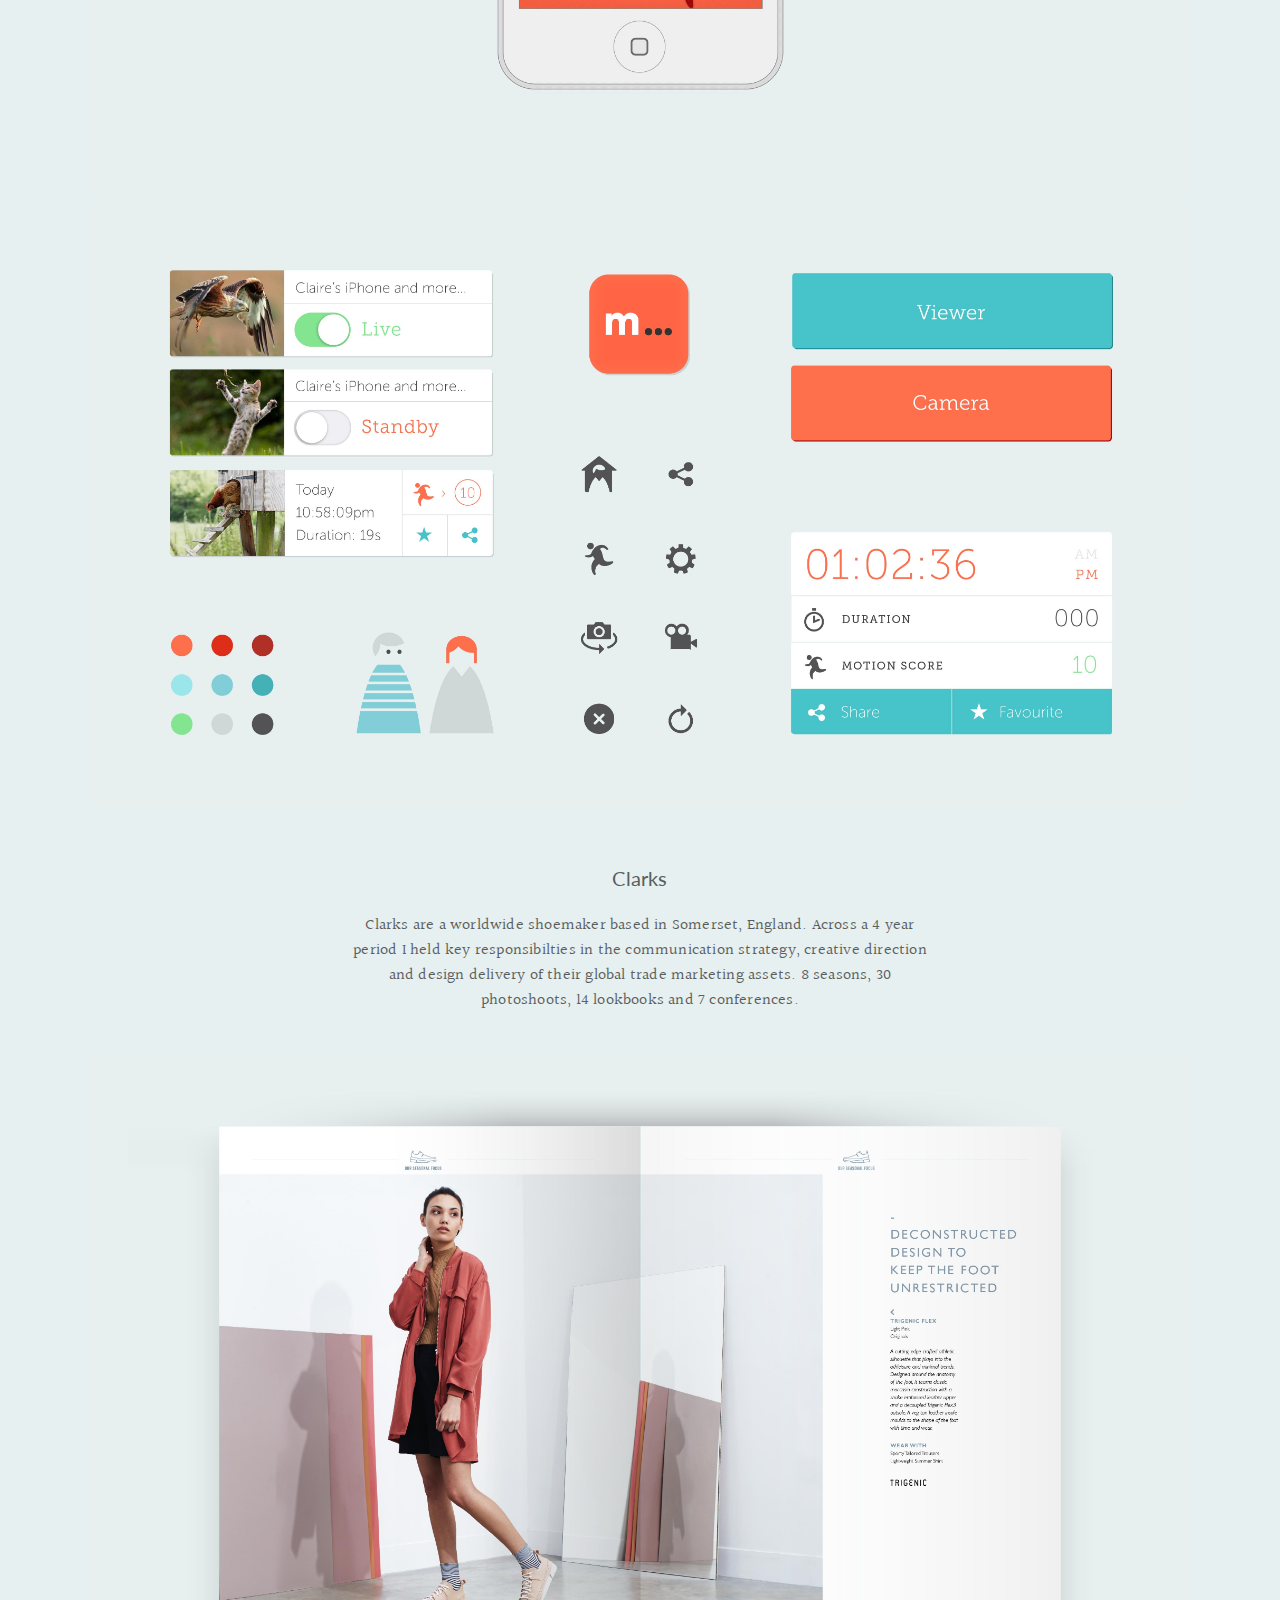
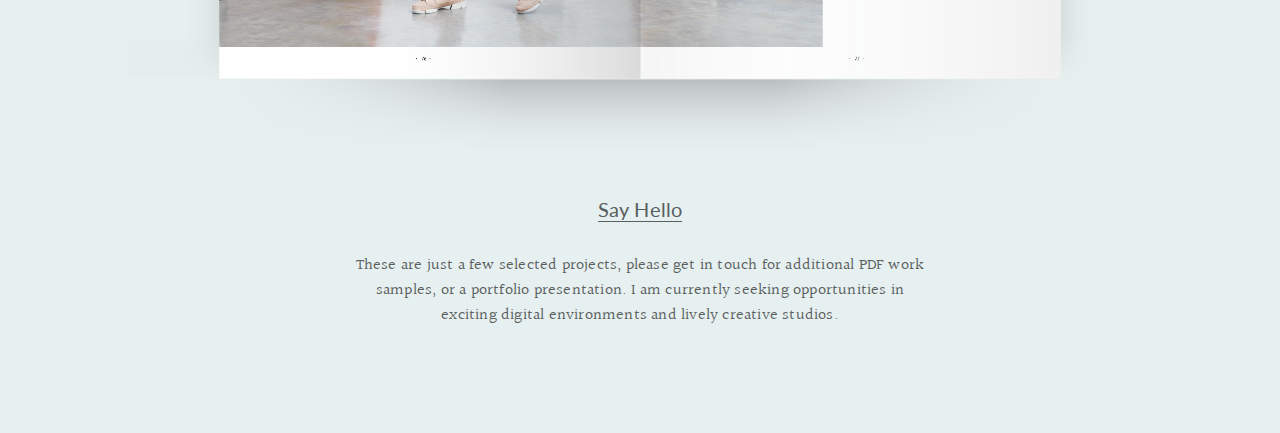
==== commit 743e0cdd: "Say Hello Update" ====
--- a/index.html
+++ b/index.html
@@ -134,7 +134,7 @@
 					<div class="hello">
 						<a href="#">Say Hello</a>
 					</div>
-					<p>These are just a few selected projects, please get in touch for additional PDF work samples, or a portfolio presentation. I am currently seeking opportunities in exciting digital surroundings and lively creative studios.</p>
+					<p>These are just a few selected projects, please get in touch for additional PDF work samples, or a portfolio presentation. I am currently seeking opportunities in exciting digital environments and lively creative studios.</p>
 				</div>
 			</section>
 		</div>
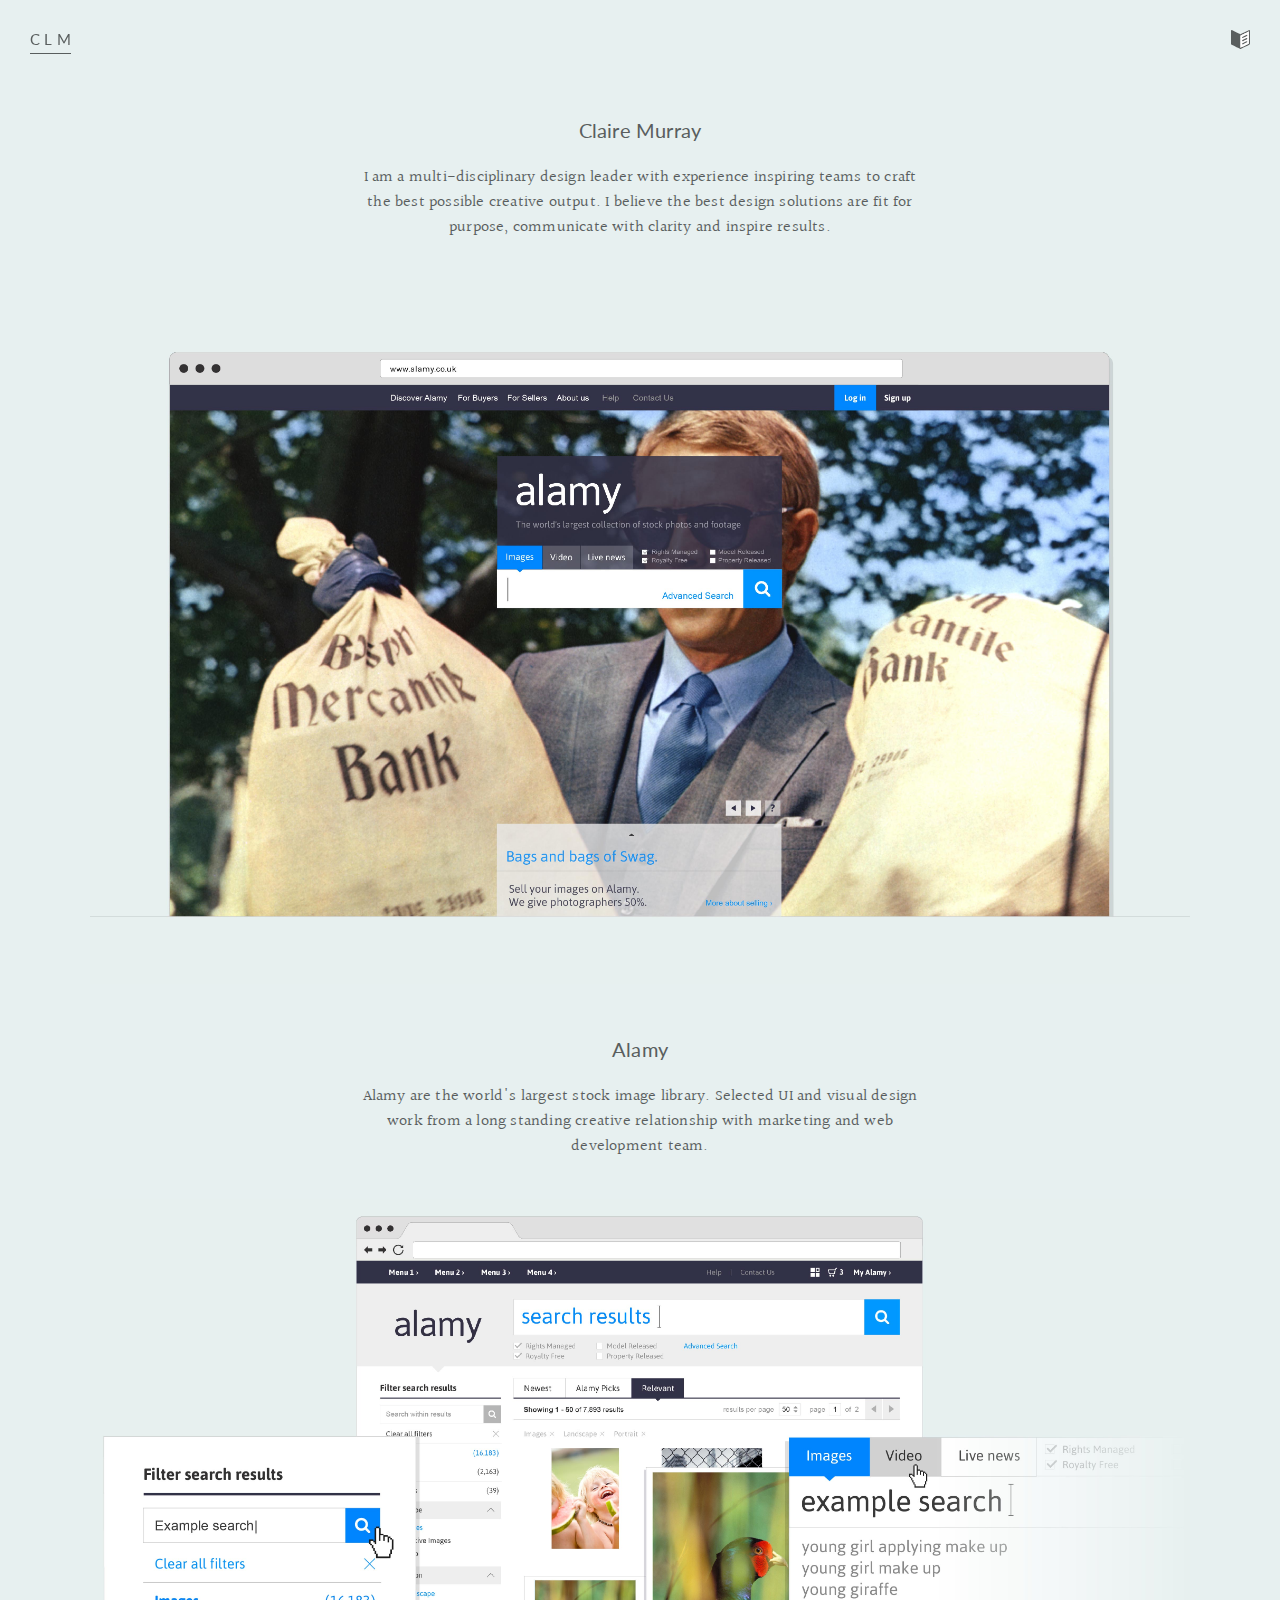
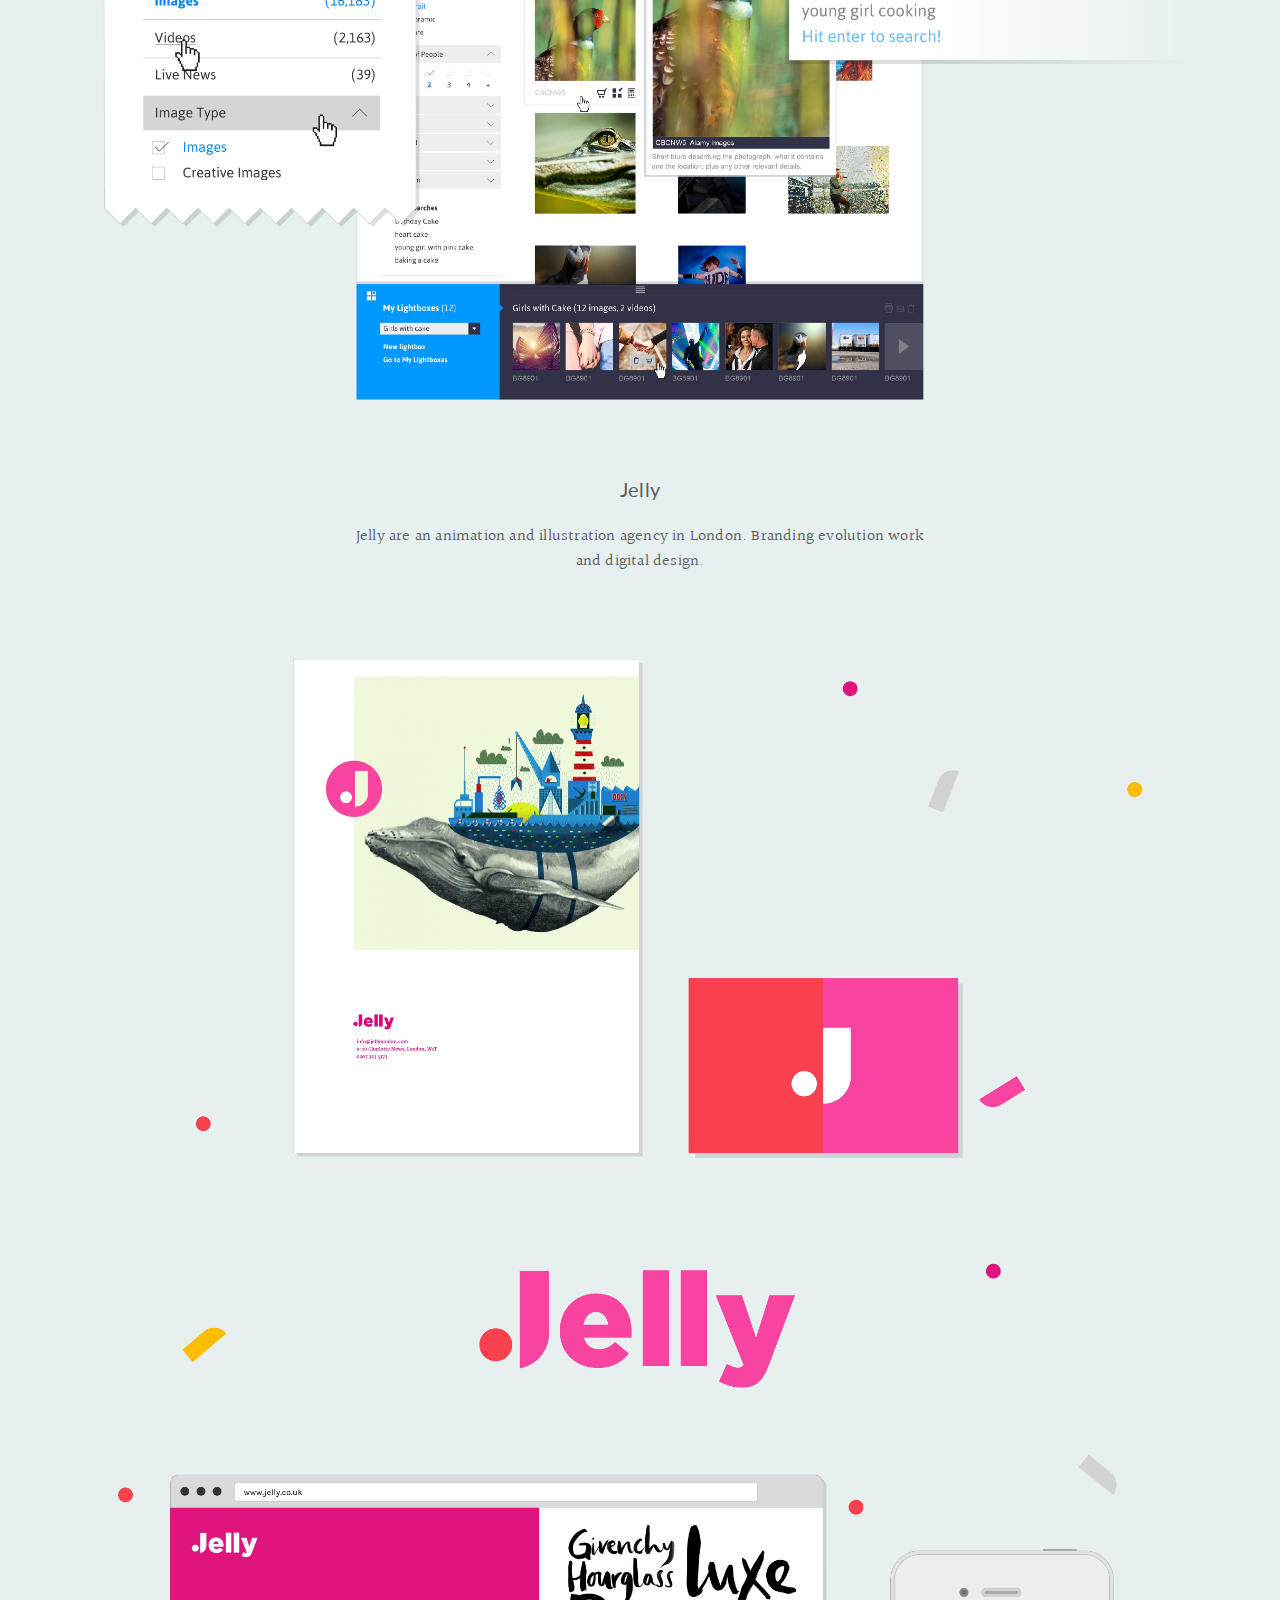
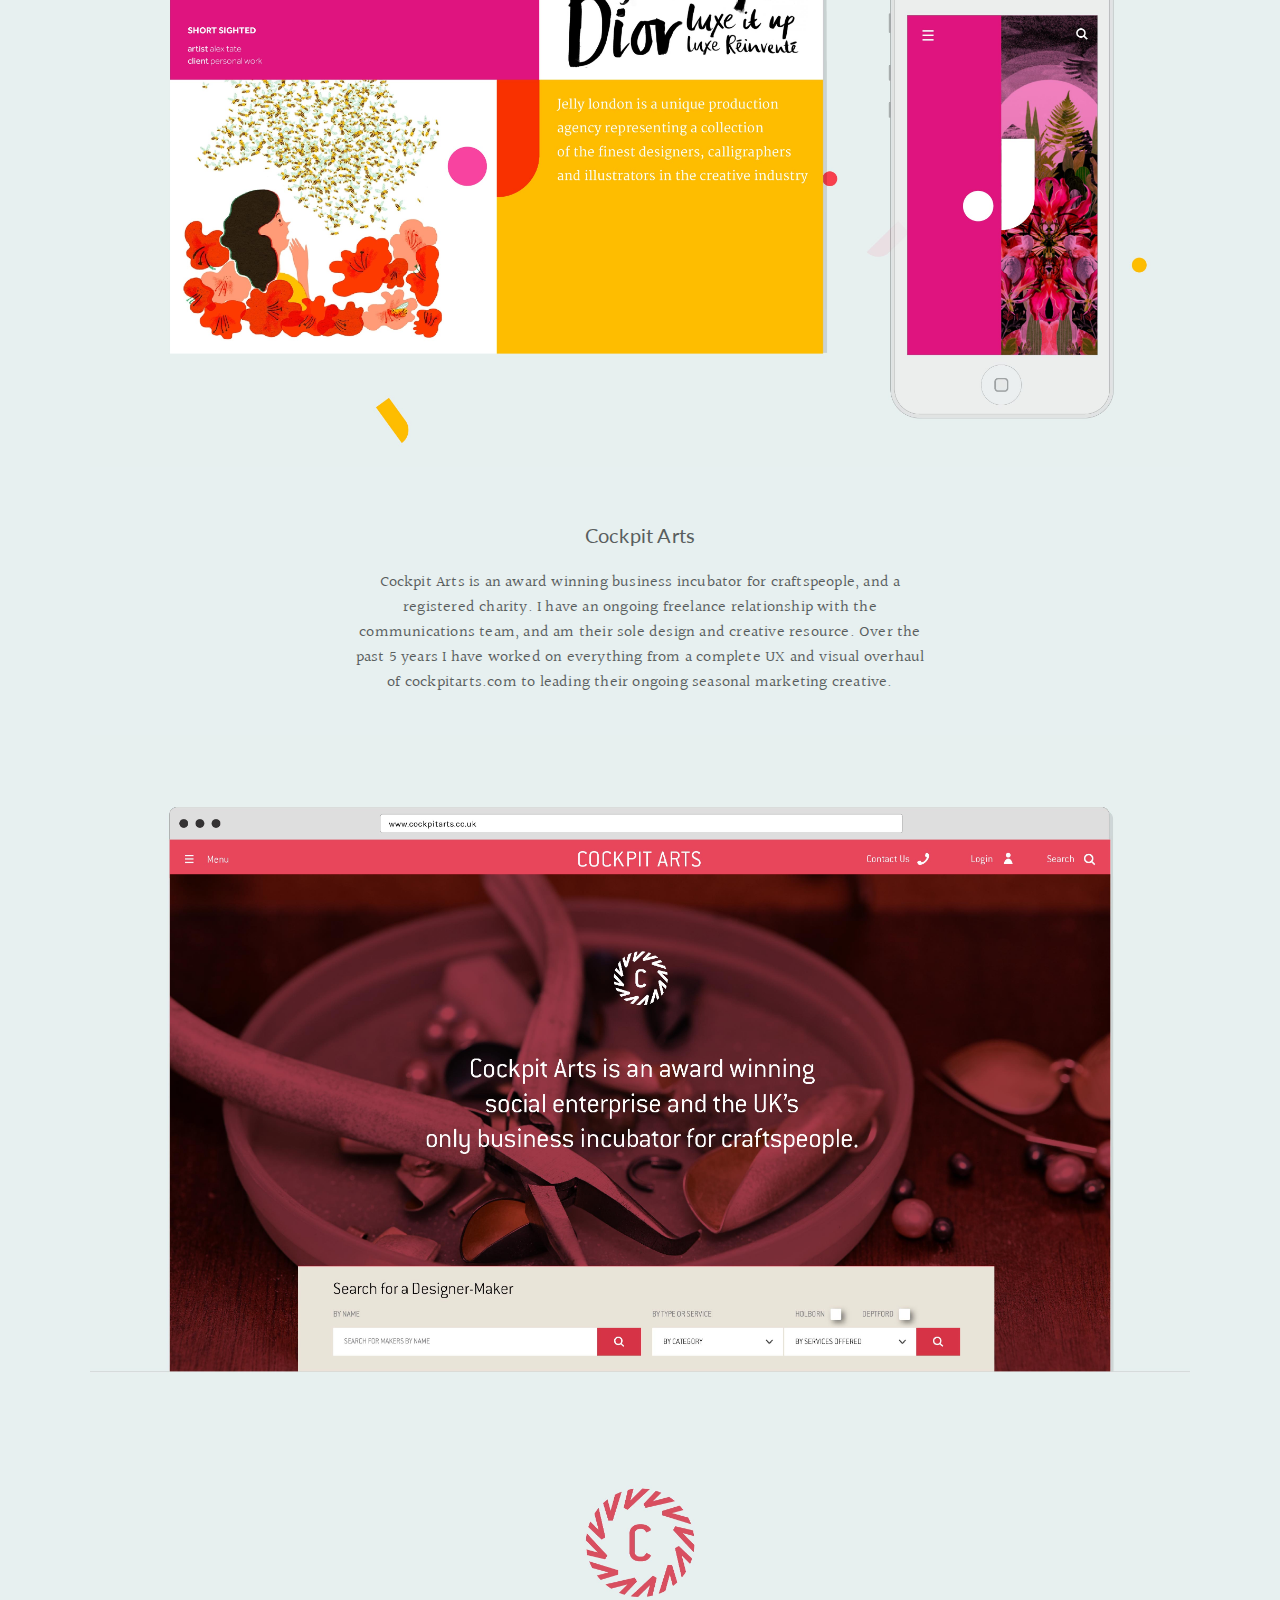
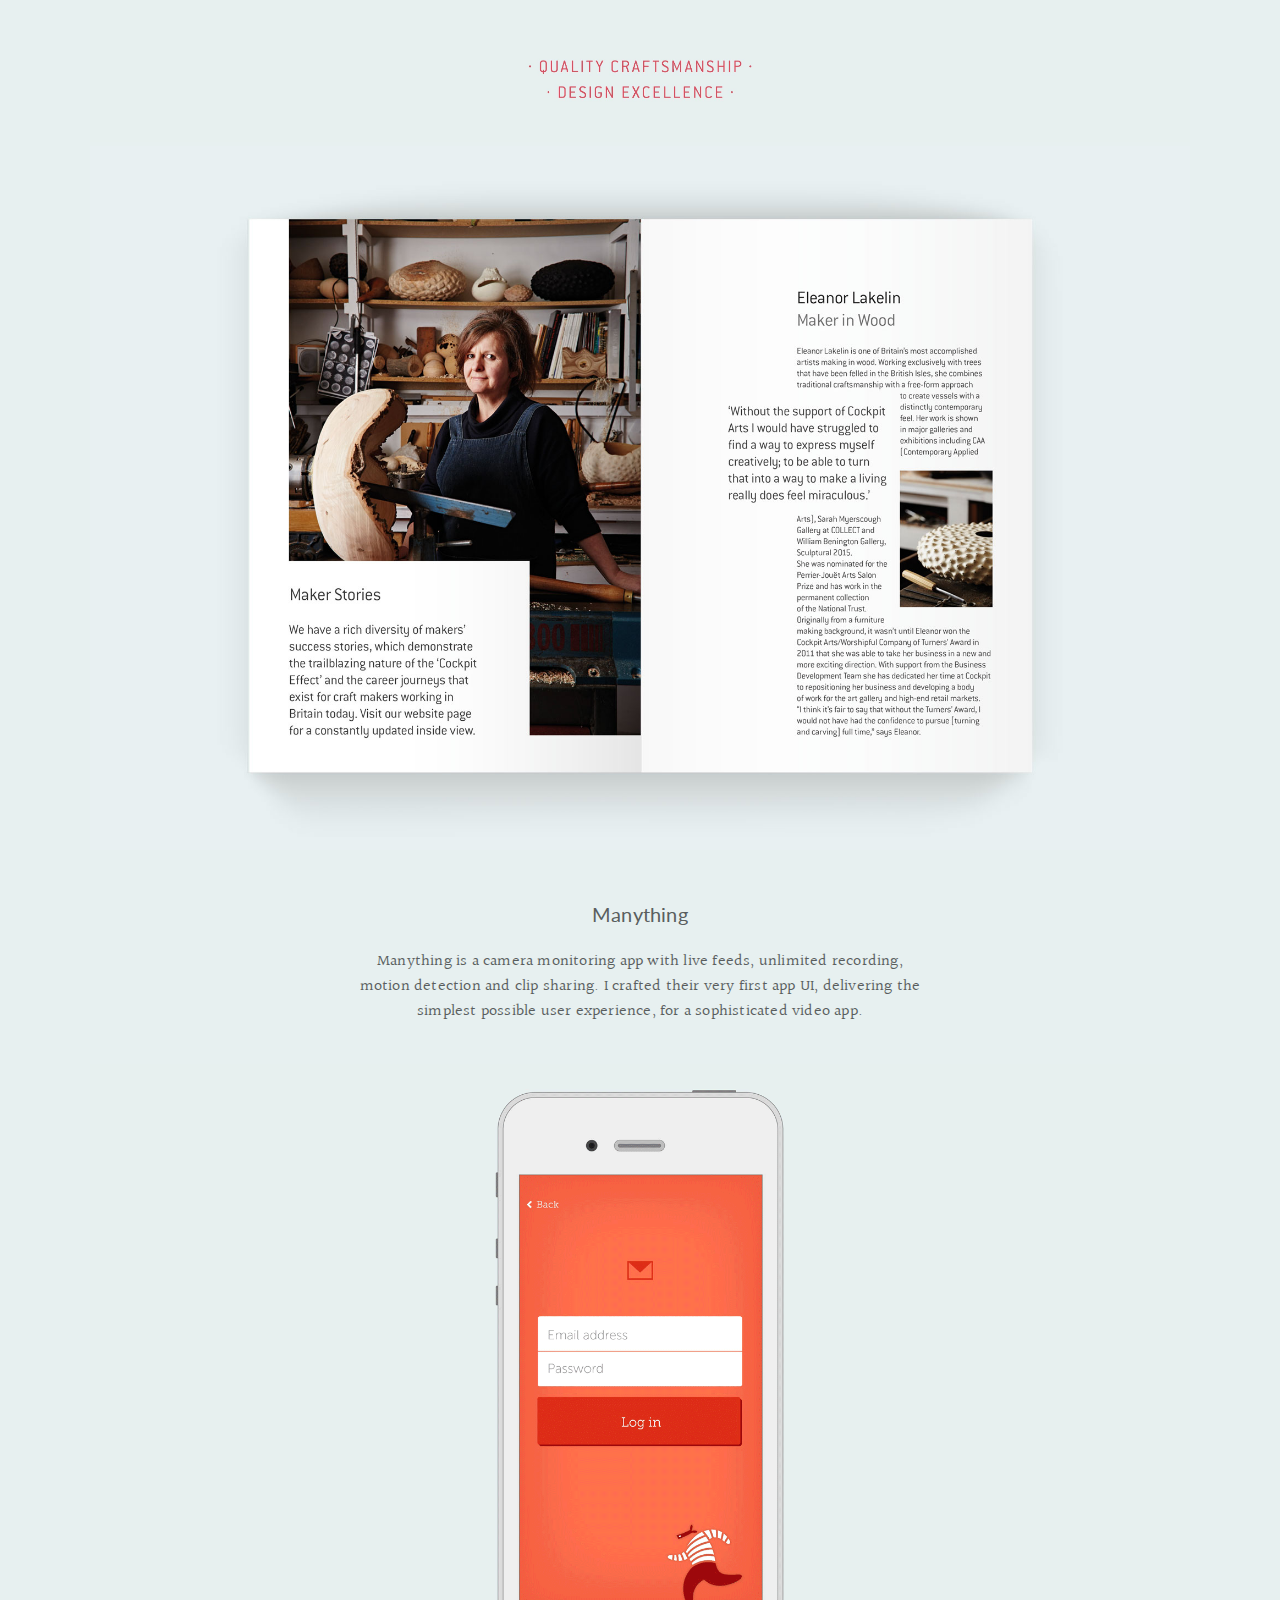
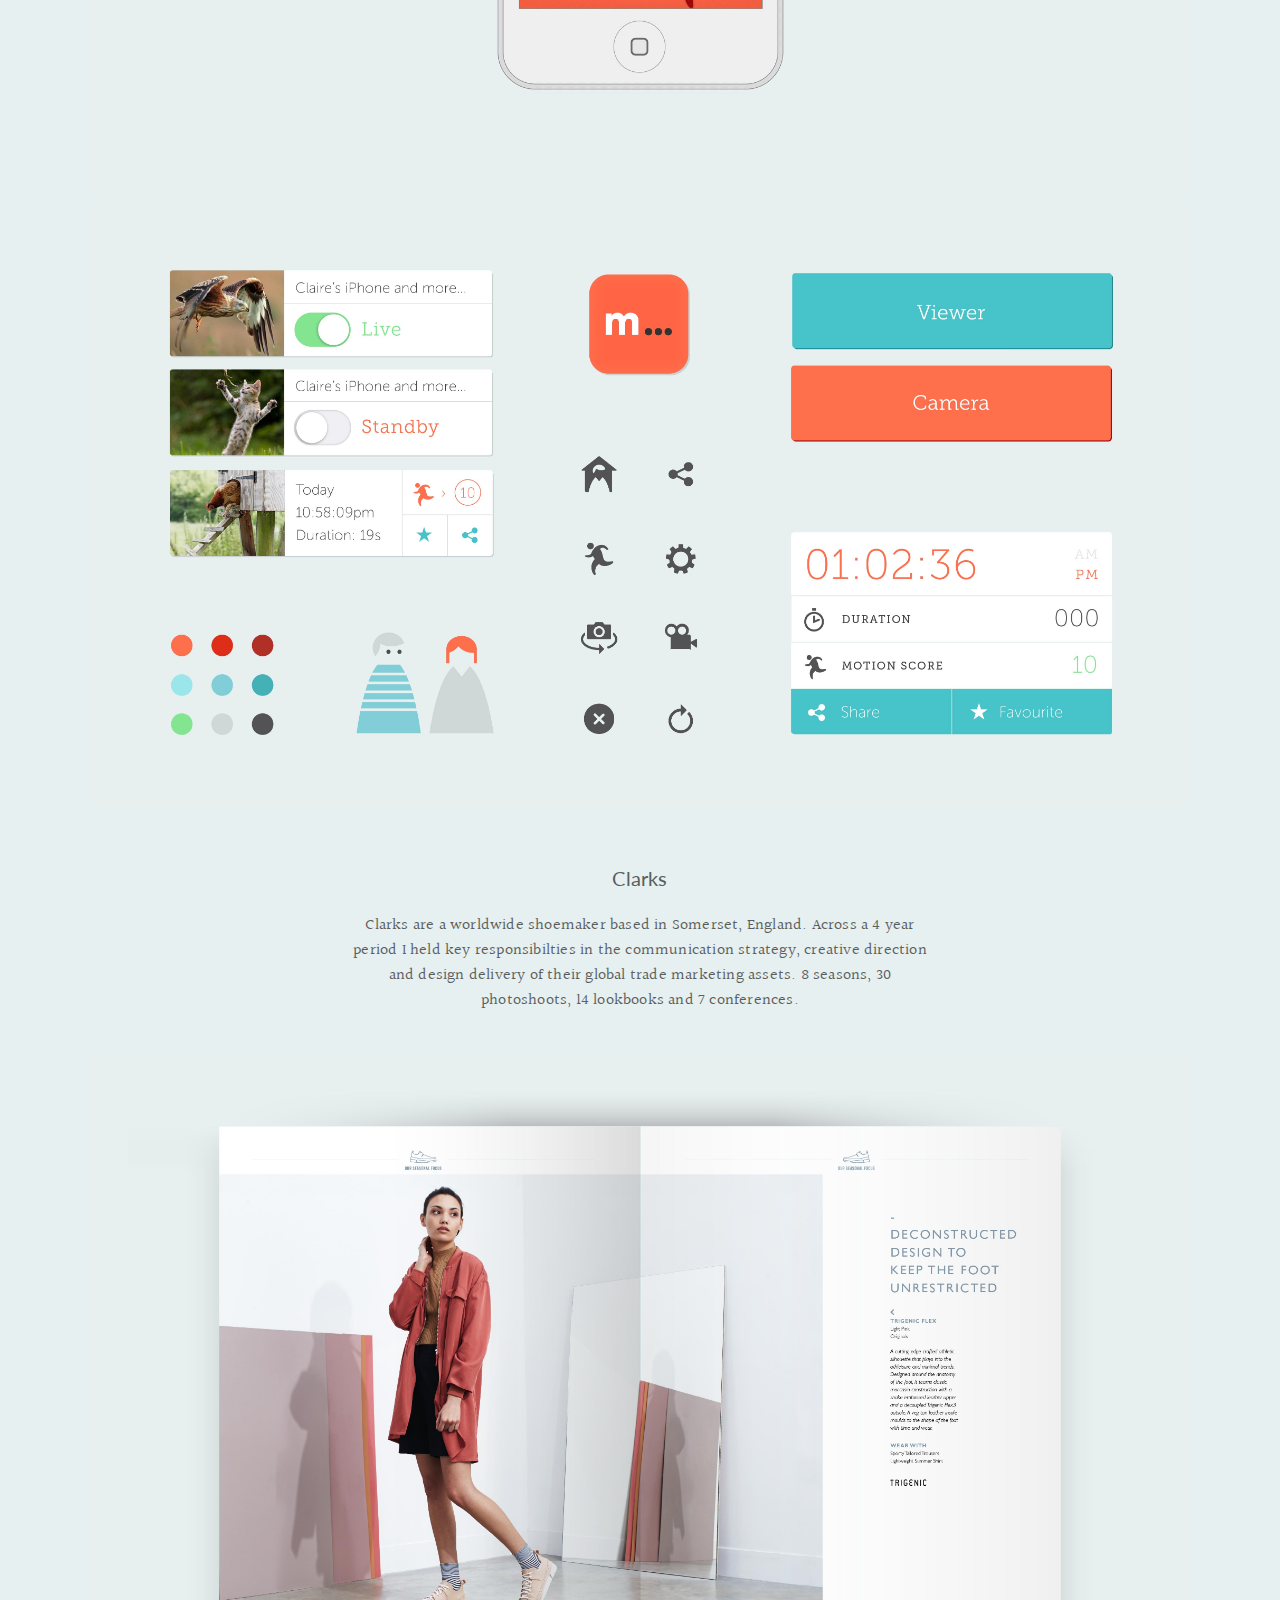
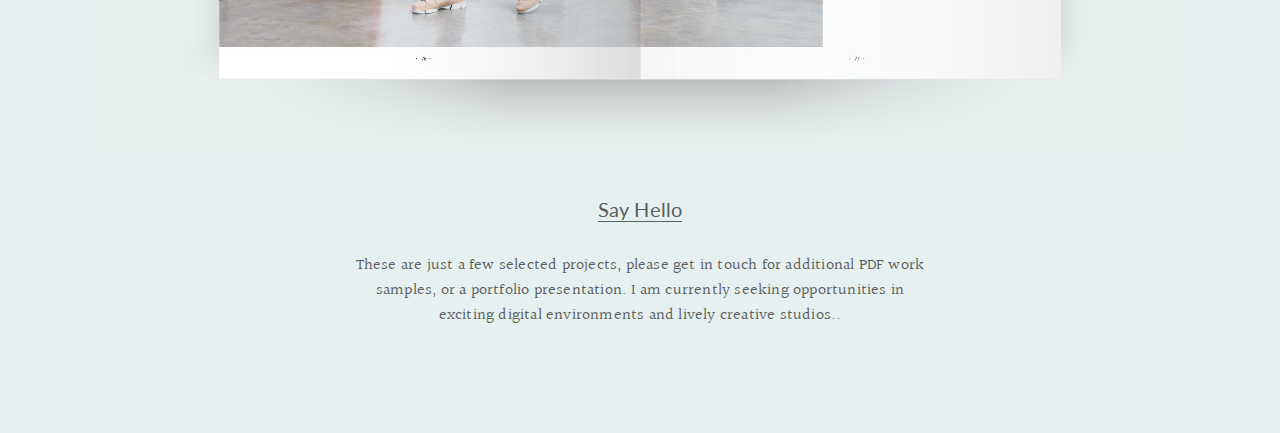
==== commit 9e806daf: "Test" ====
--- a/index.html
+++ b/index.html
@@ -134,7 +134,7 @@
 					<div class="hello">
 						<a href="#">Say Hello</a>
 					</div>
-					<p>These are just a few selected projects, please get in touch for additional PDF work samples, or a portfolio presentation. I am currently seeking opportunities in exciting digital environments and lively creative studios.</p>
+					<p>These are just a few selected projects, please get in touch for additional PDF work samples, or a portfolio presentation. I am currently seeking opportunities in exciting digital environments and lively creative studios..</p>
 				</div>
 			</section>
 		</div>
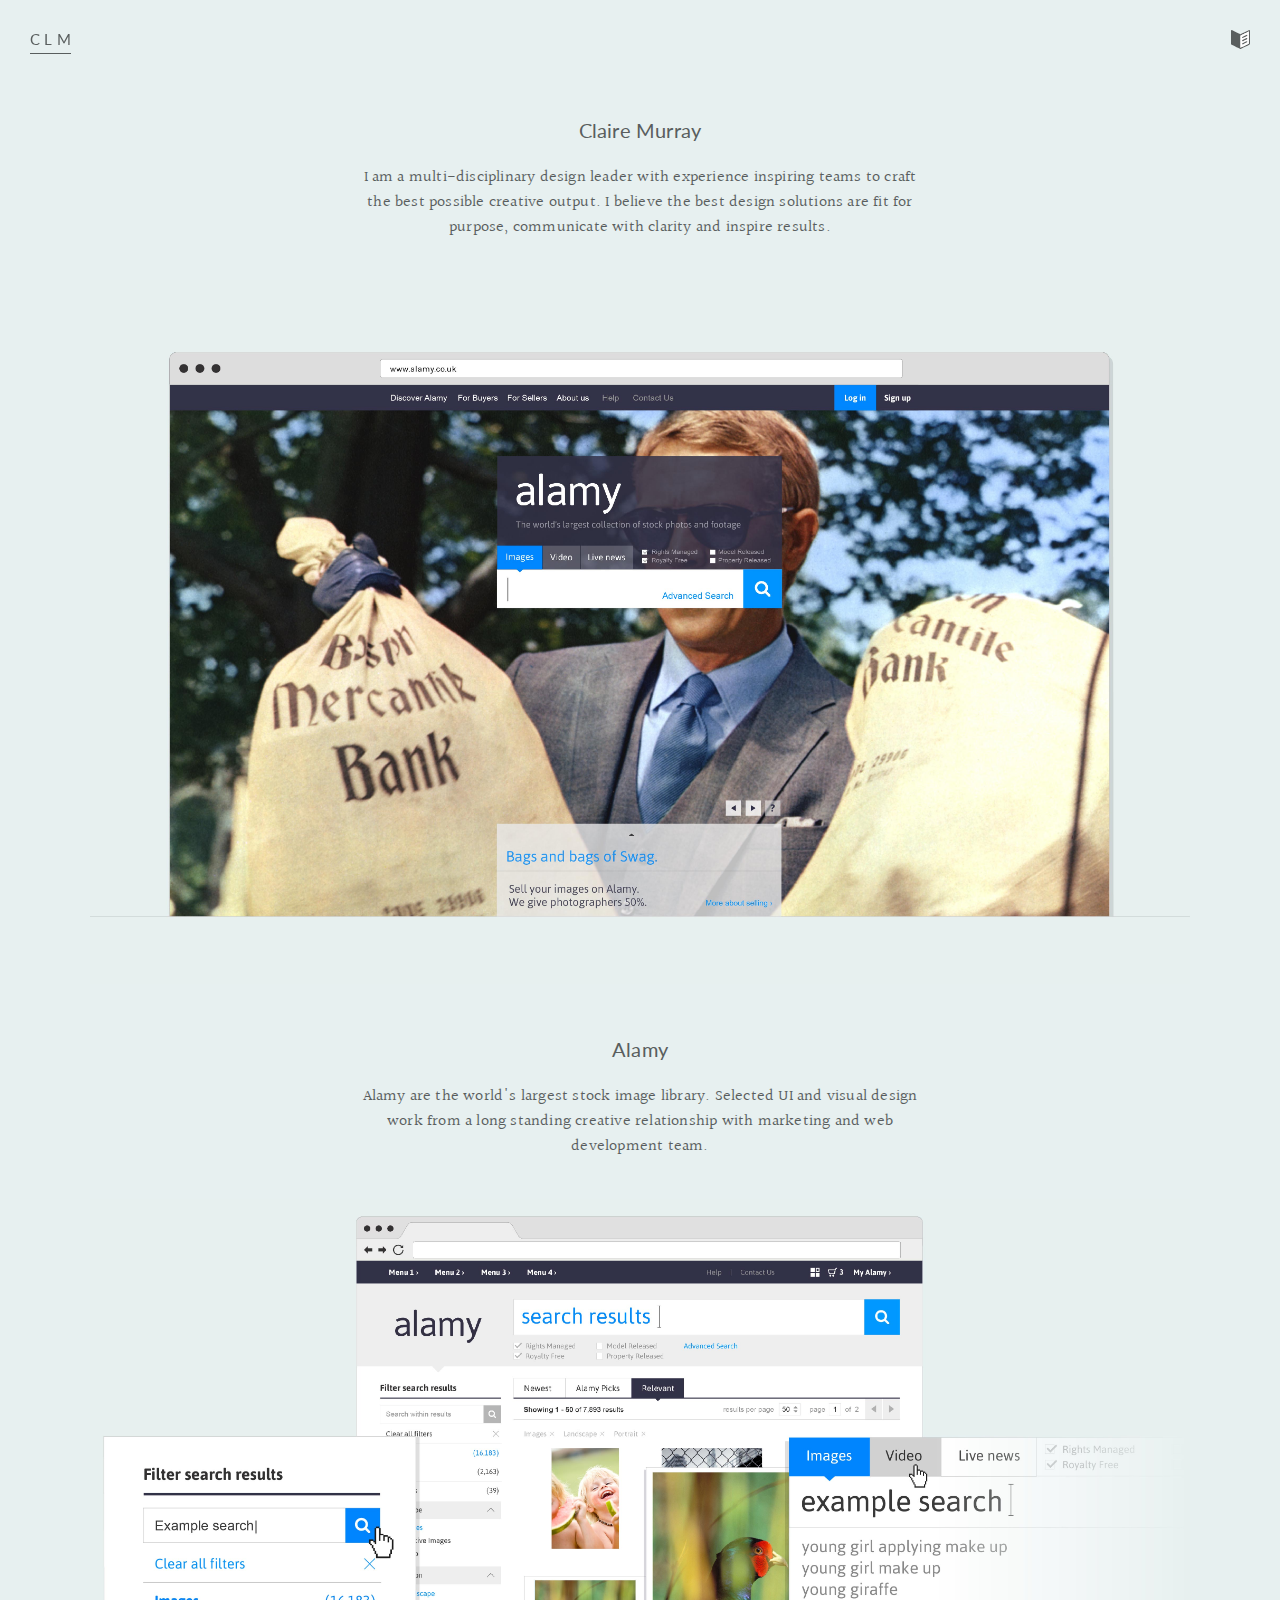
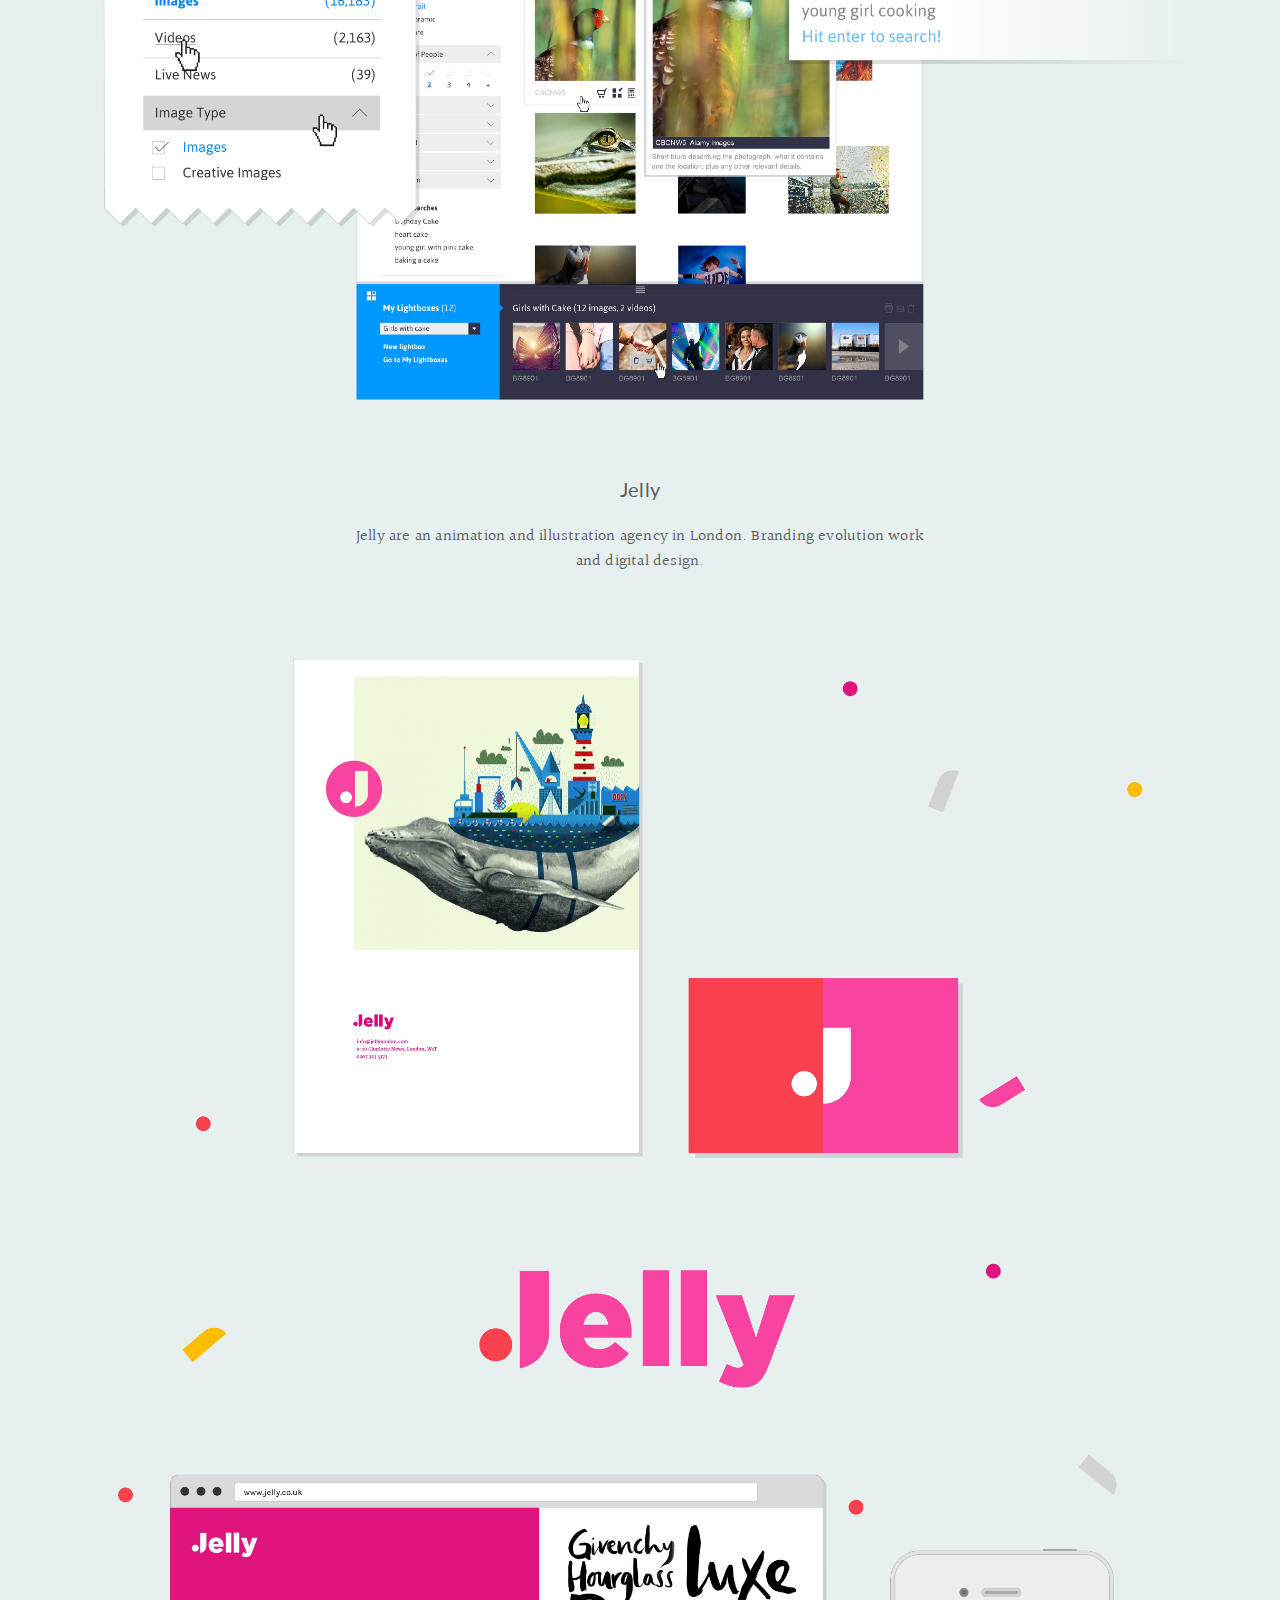
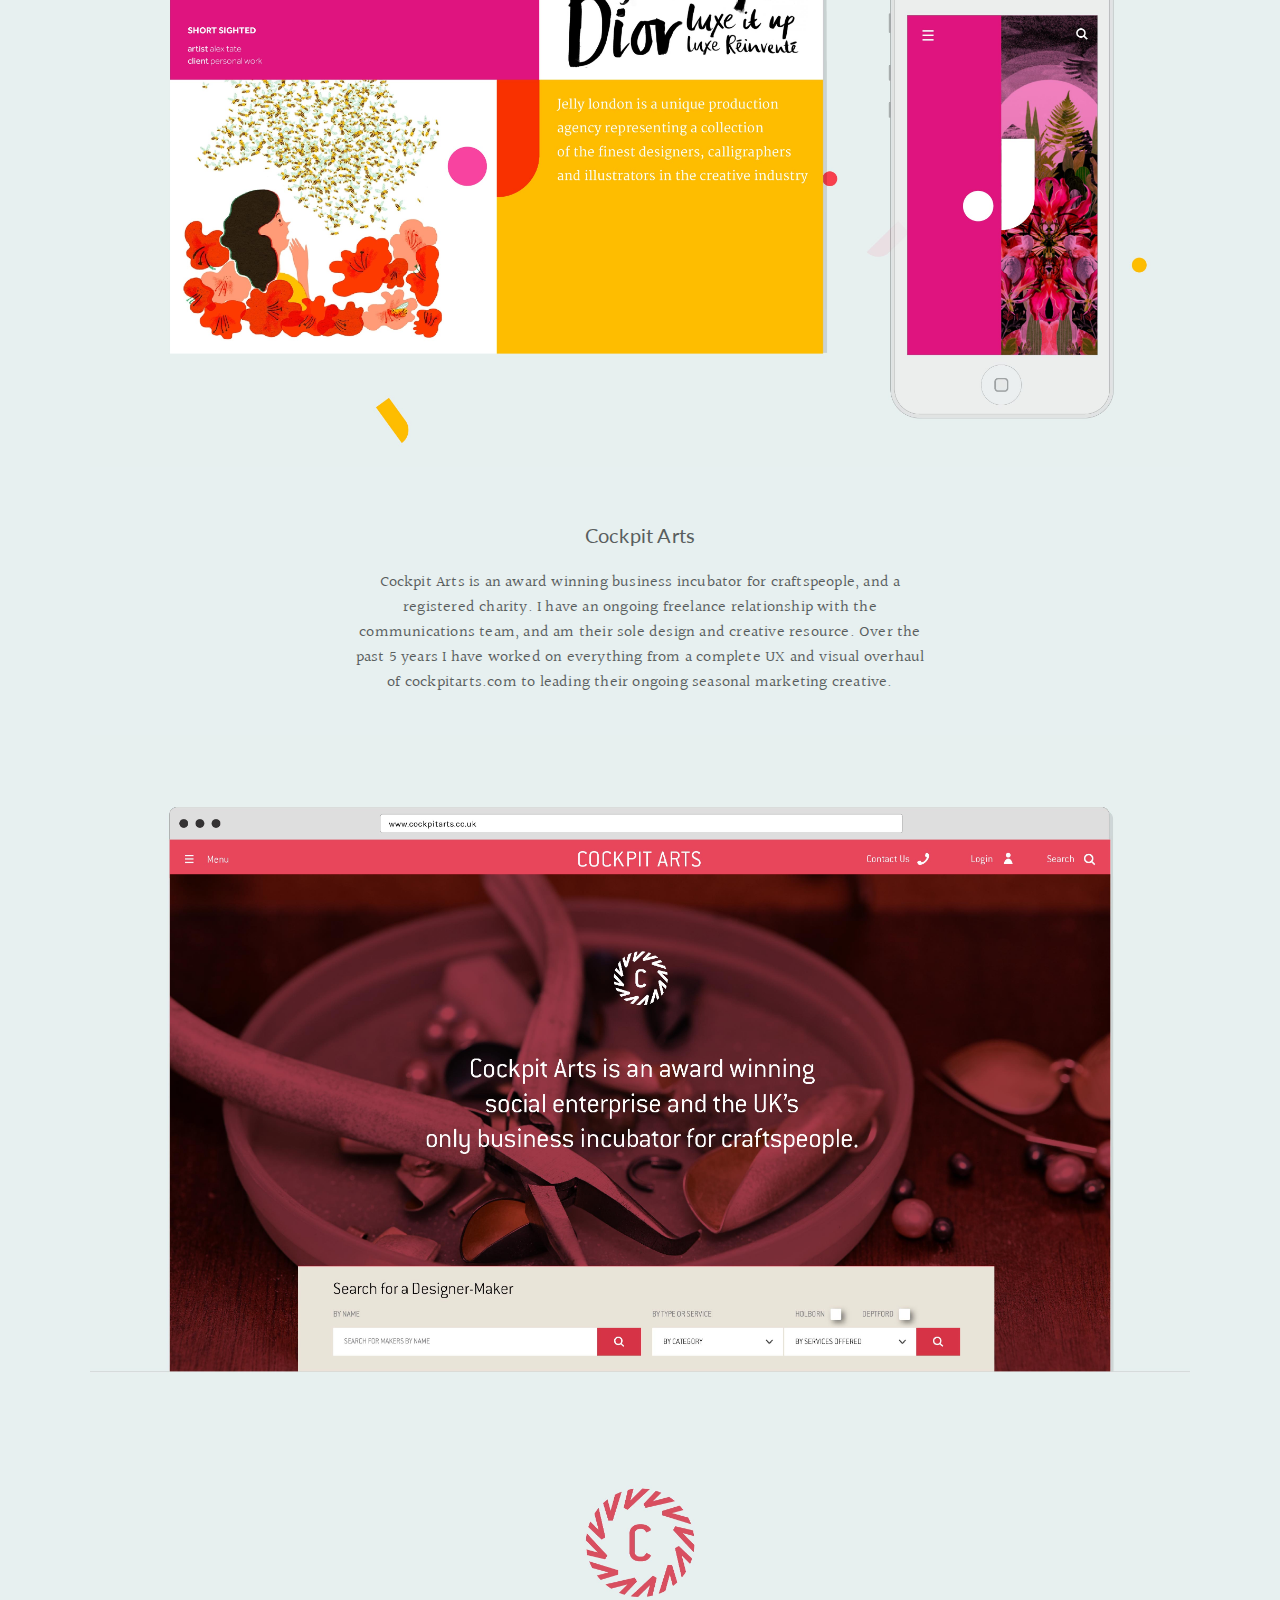
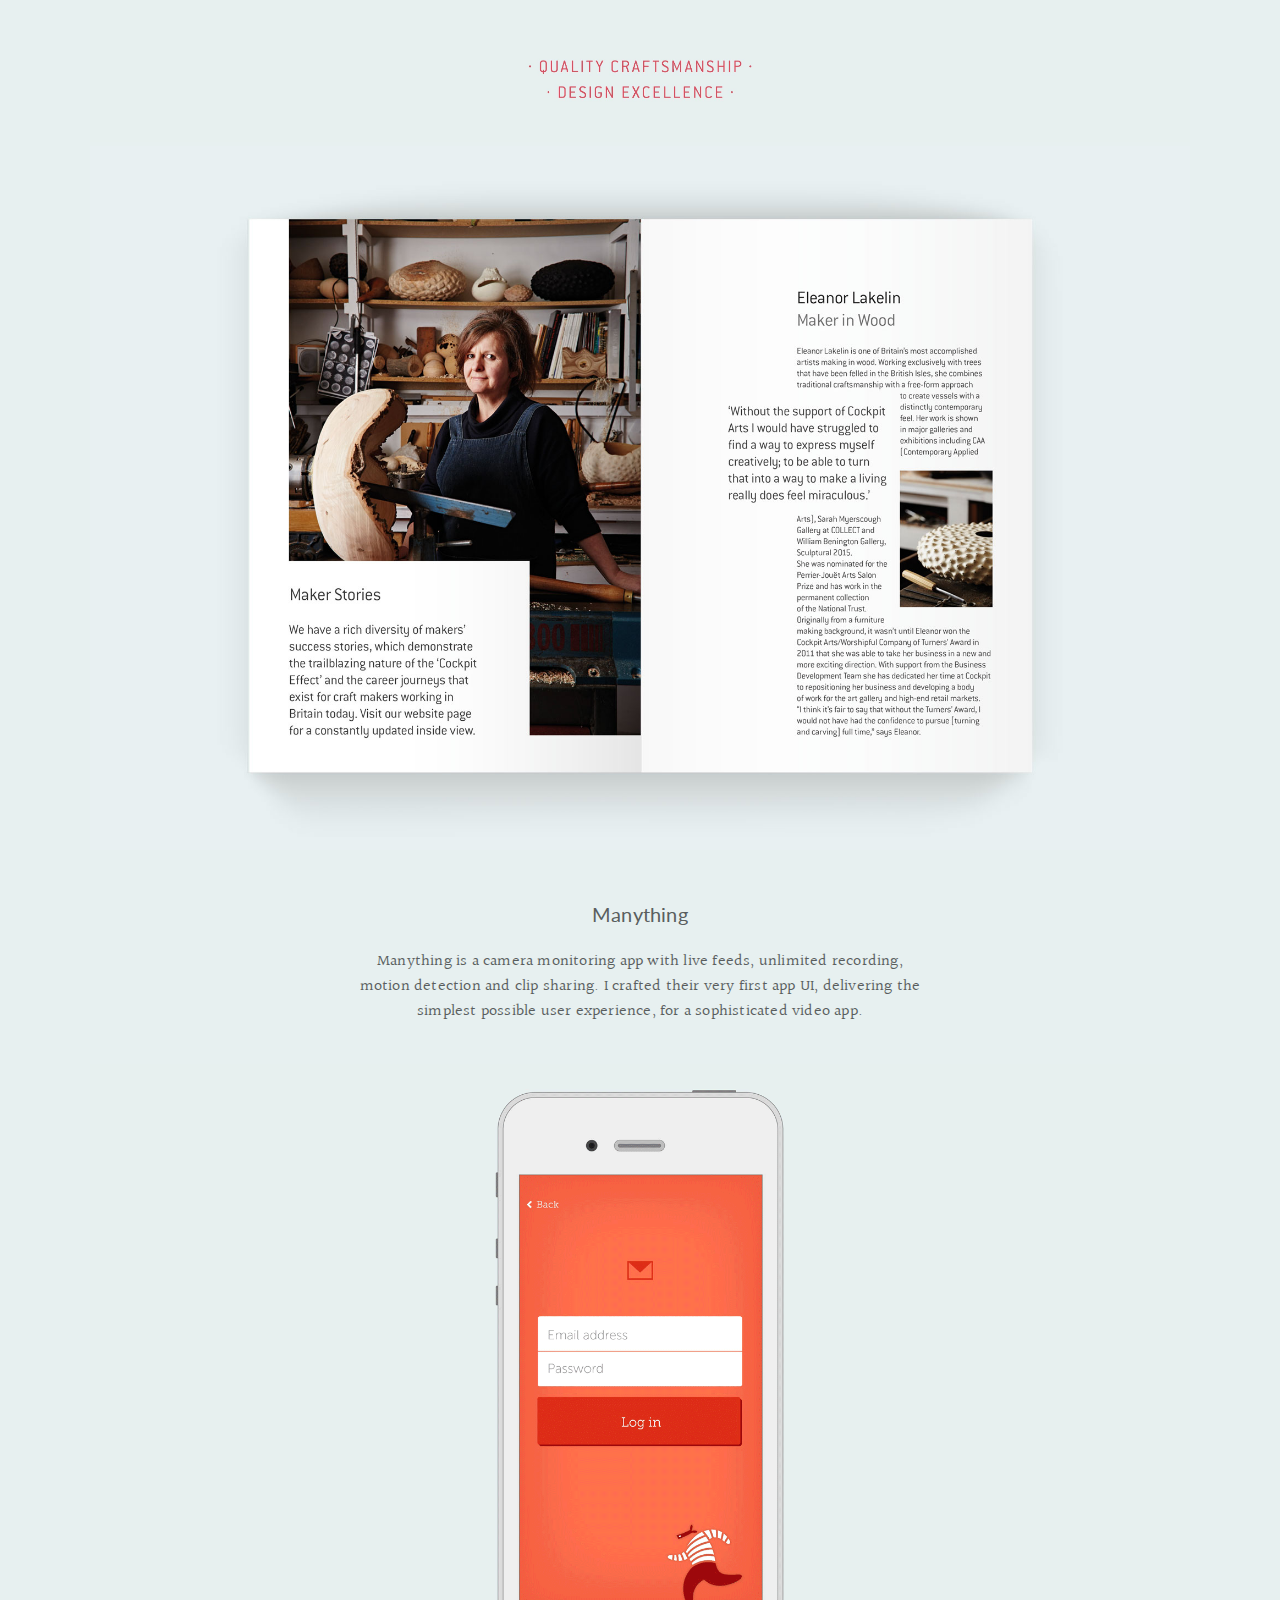
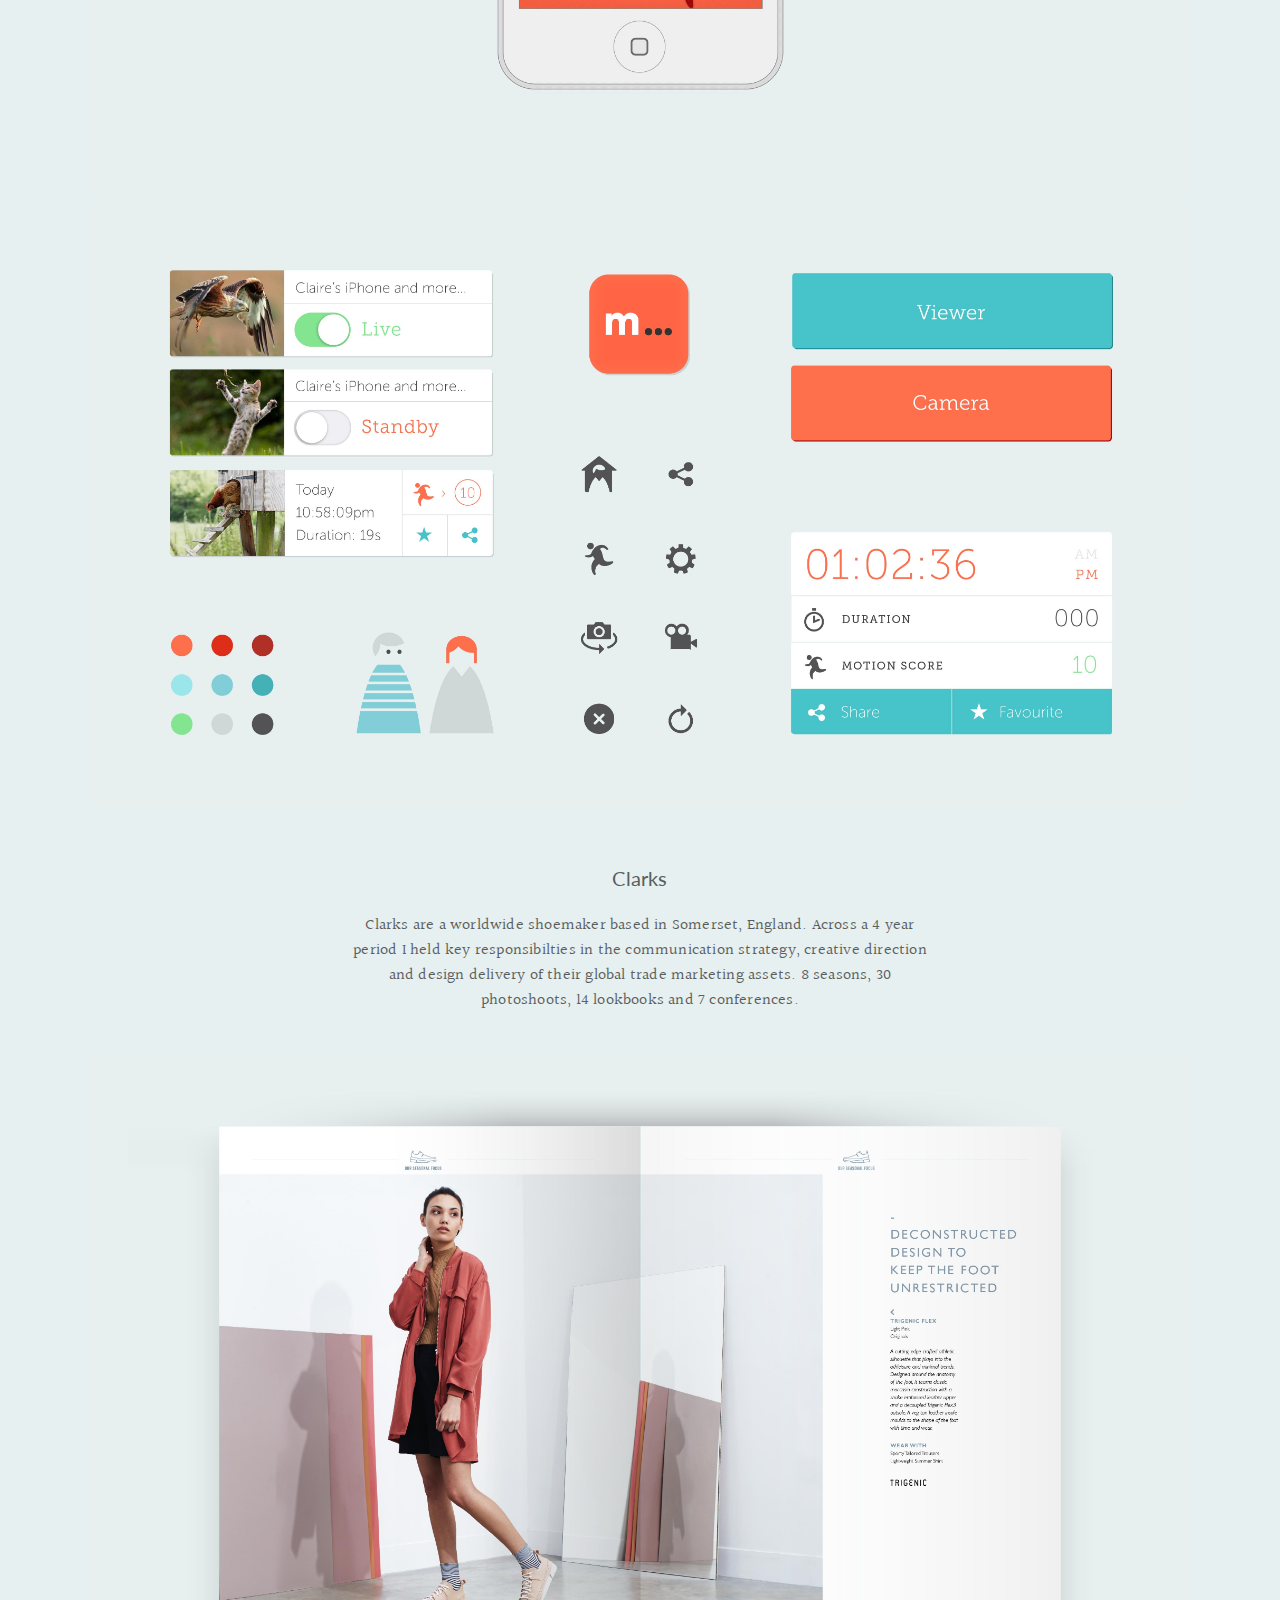
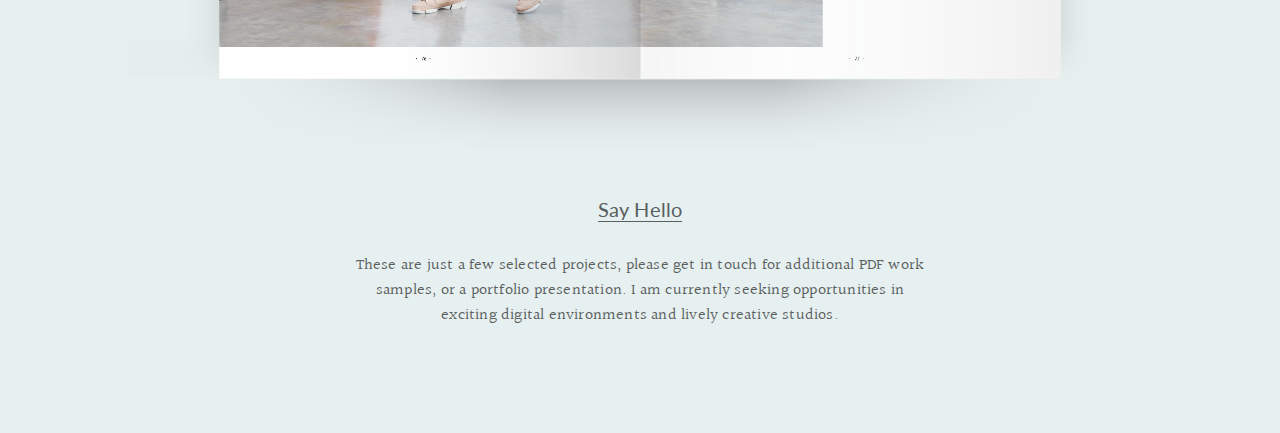
==== commit 2f09d1dd: "Typo correct" ====
--- a/index.html
+++ b/index.html
@@ -134,7 +134,7 @@
 					<div class="hello">
 						<a href="#">Say Hello</a>
 					</div>
-					<p>These are just a few selected projects, please get in touch for additional PDF work samples, or a portfolio presentation. I am currently seeking opportunities in exciting digital environments and lively creative studios..</p>
+					<p>These are just a few selected projects, please get in touch for additional PDF work samples, or a portfolio presentation. I am currently seeking opportunities in exciting digital environments and lively creative studios.</p>
 				</div>
 			</section>
 		</div>
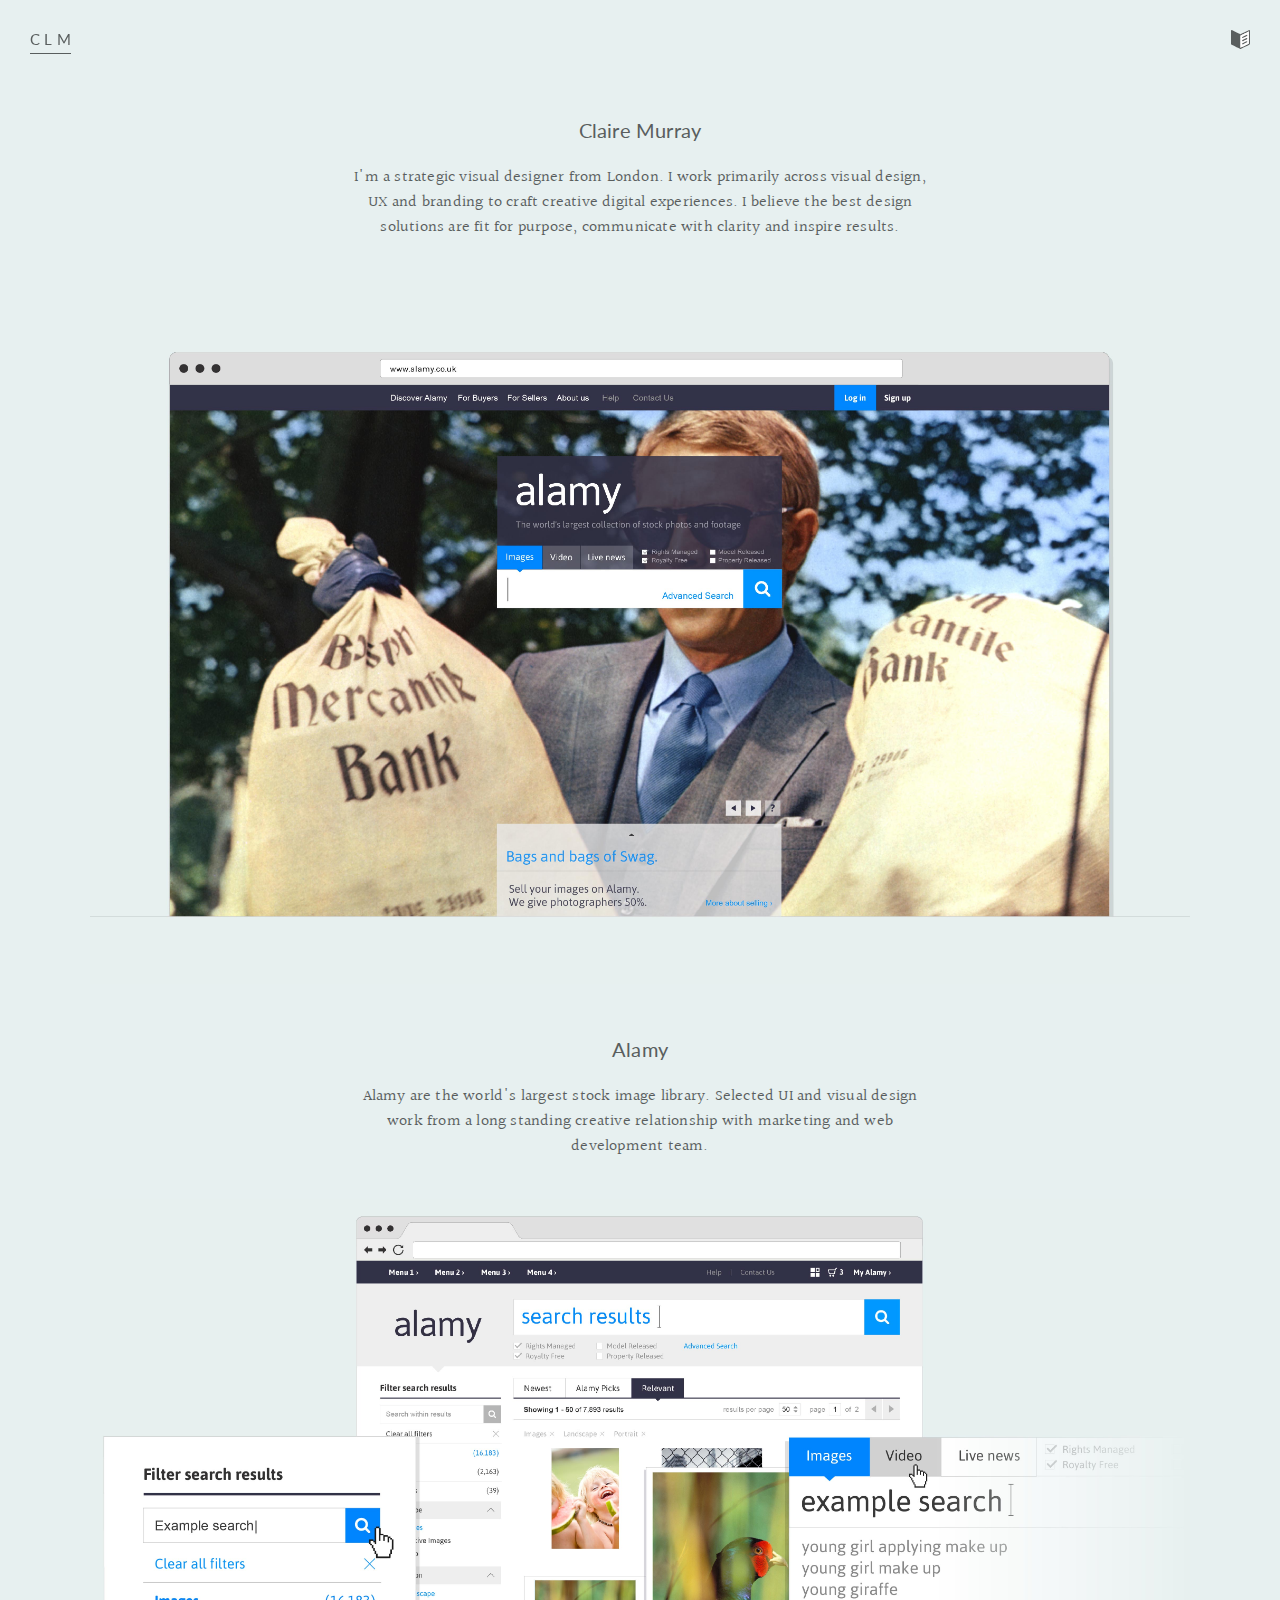
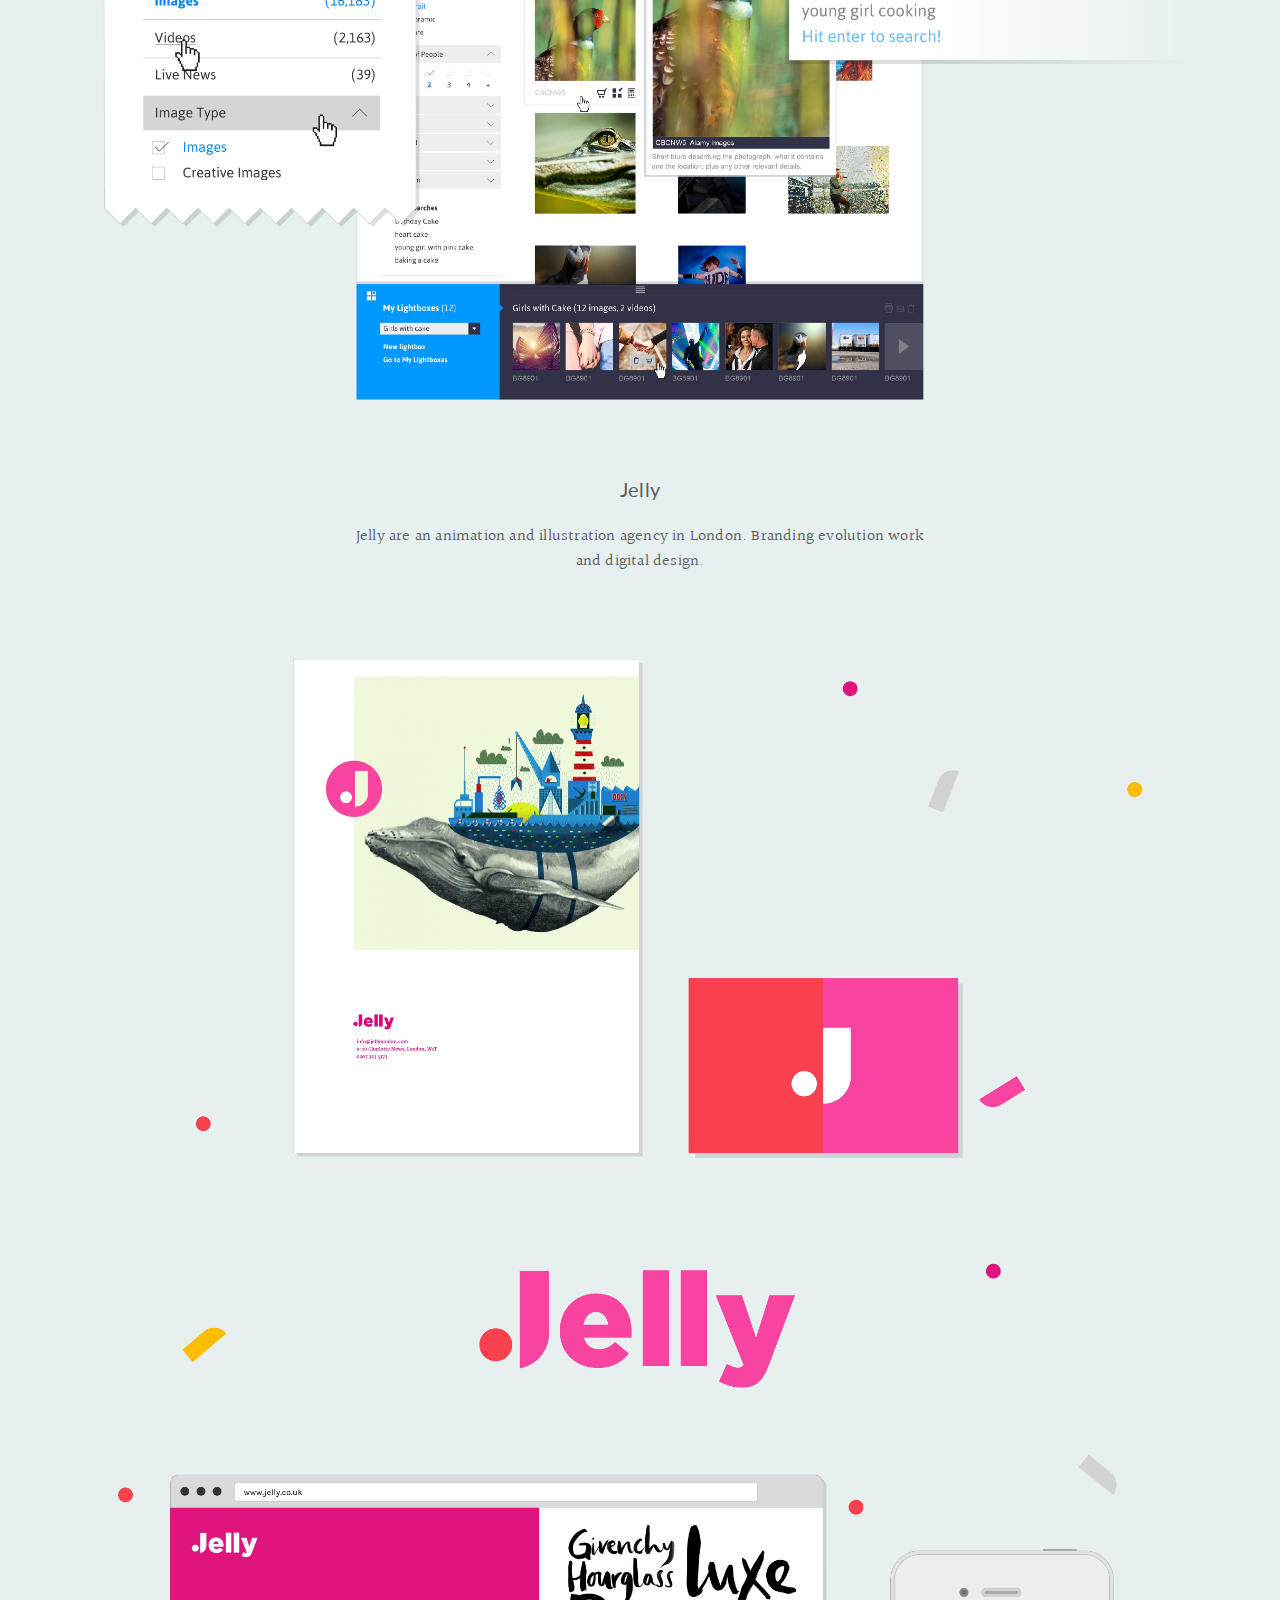
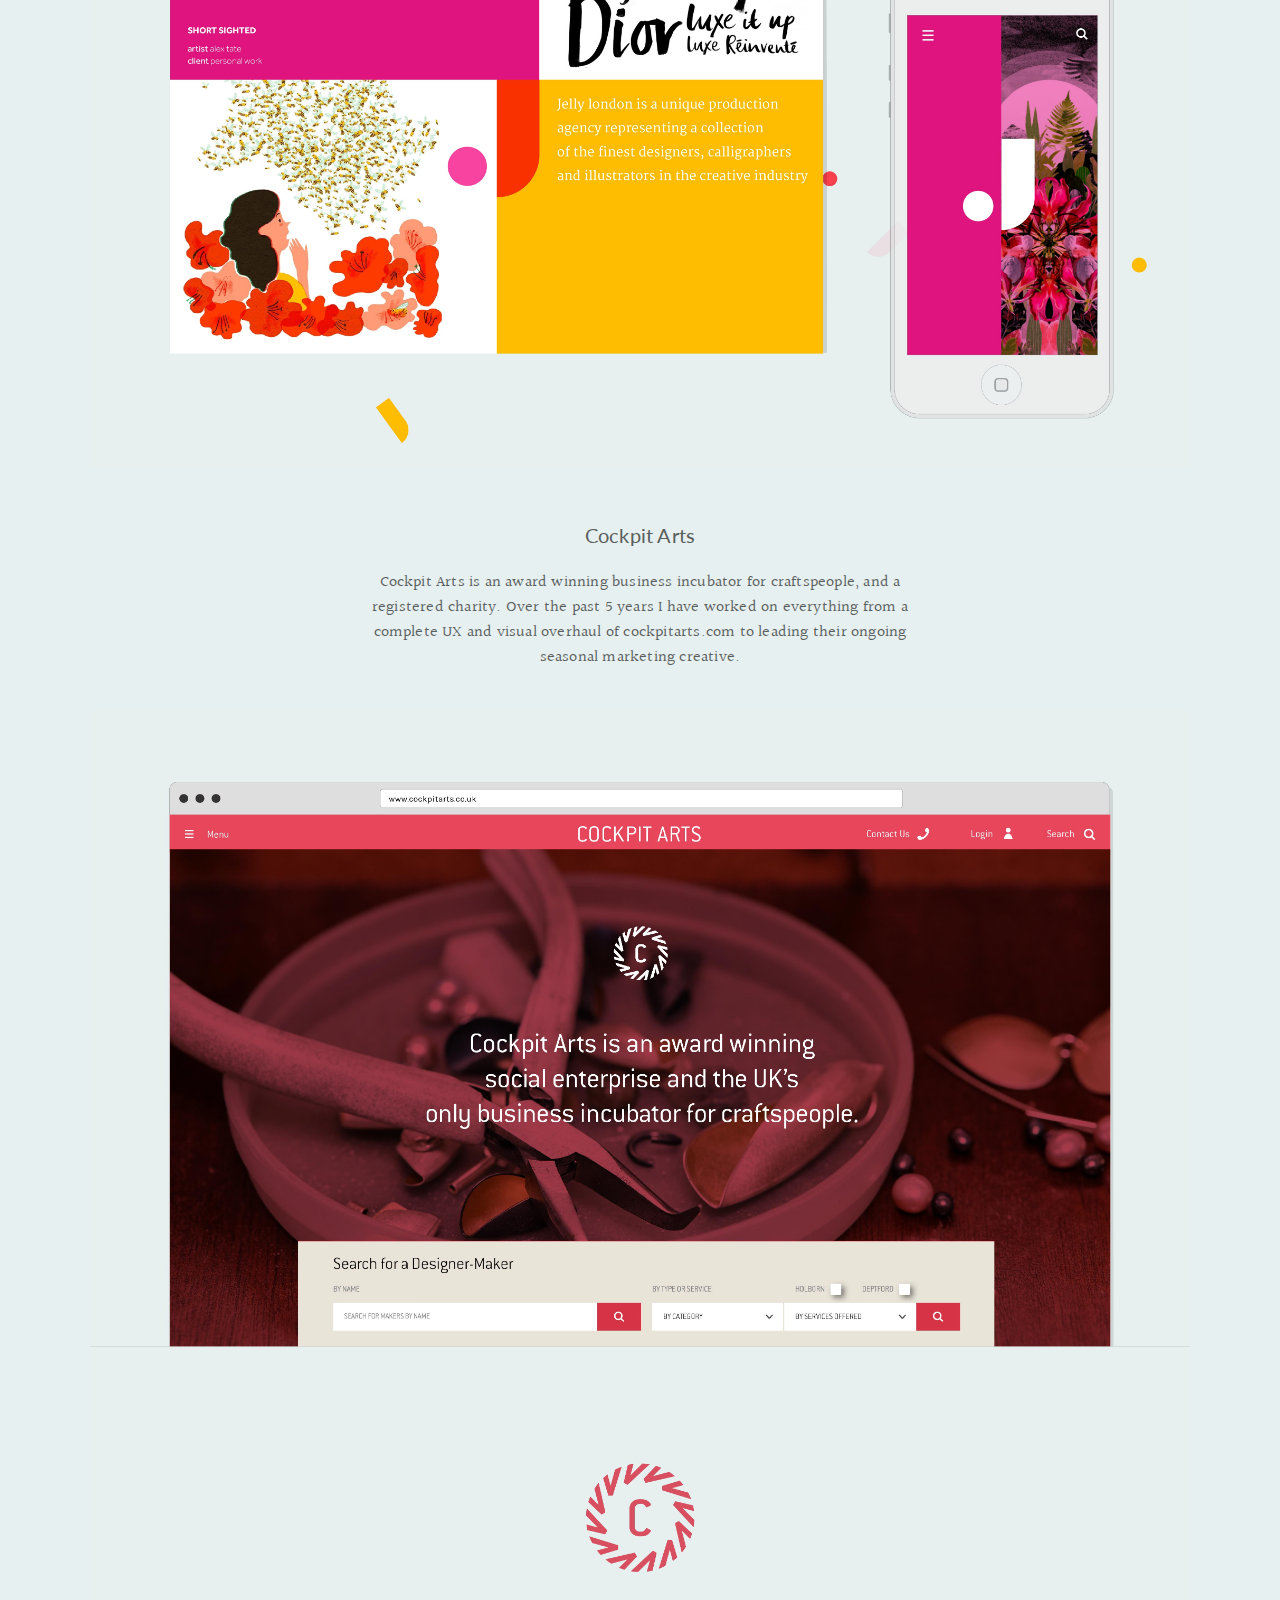
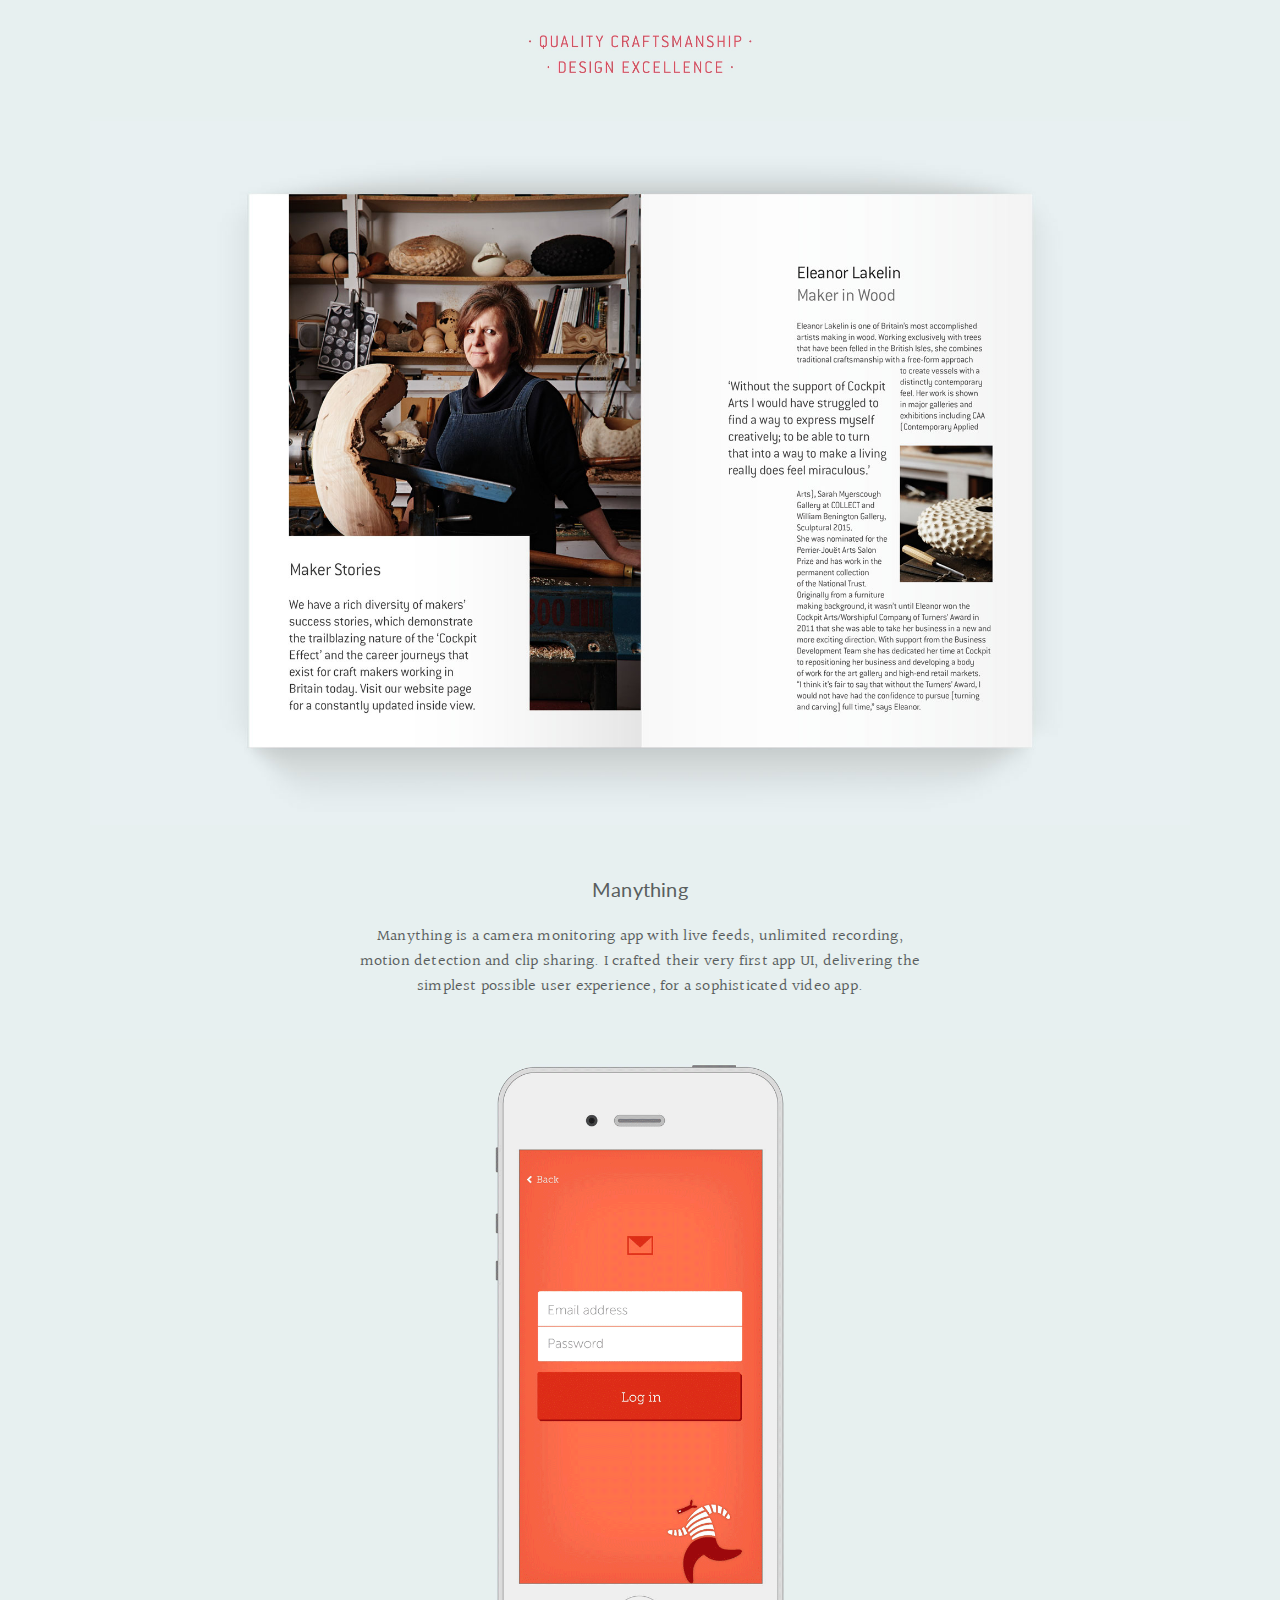
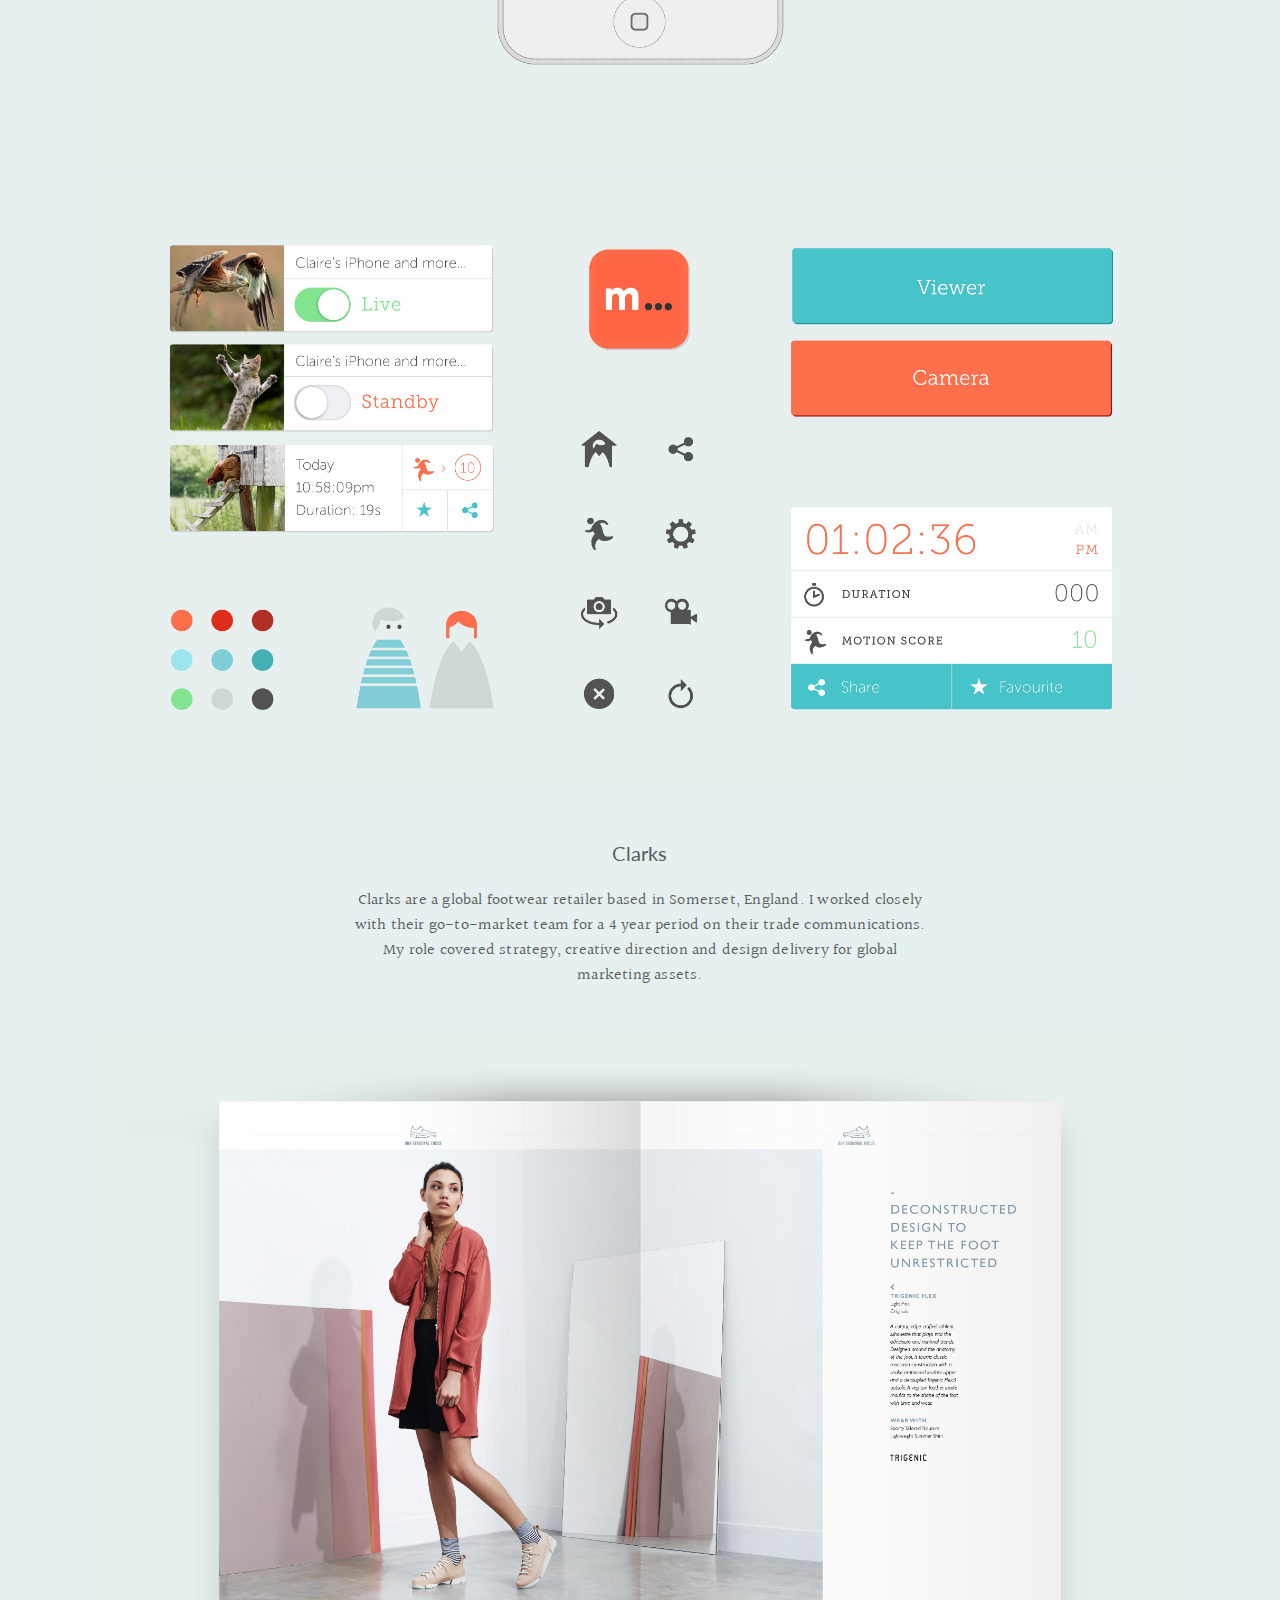
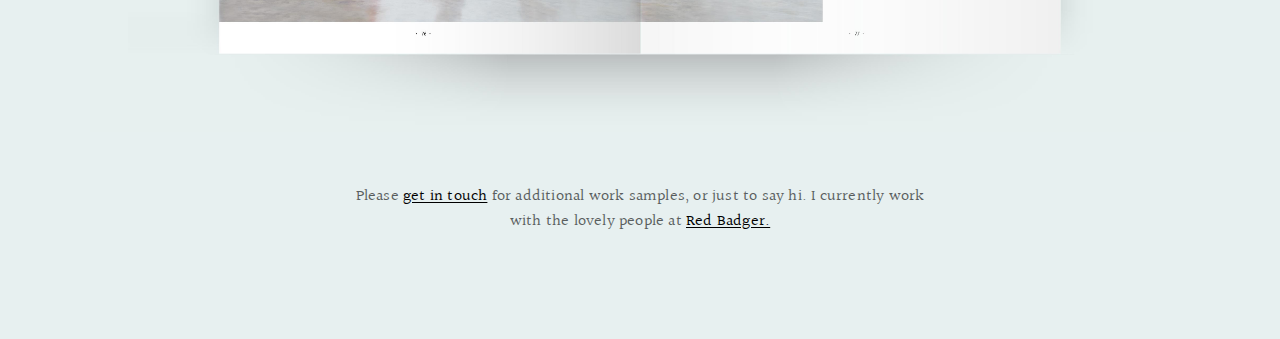
==== commit bbb5fe82: "Aug revisions" ====
--- a/index.html
+++ b/index.html
@@ -7,6 +7,7 @@
 	<link href='http://fonts.googleapis.com/css?family=Lato:300,400,700,900' rel='stylesheet' type='text/css'>
 	<link rel="stylesheet" href="css/animate.css">
 	<link rel="stylesheet" type="text/css" href="css/cmproject.css">
+	<meta name="viewport" content="width=device-width, initial-scale=1.0">
 </head>
 
 <body>
@@ -41,7 +42,7 @@
 			<section>
 				<div class="description">
 					<h3>Claire Murray</h3>
-					<p>I am a multi-disciplinary design leader with experience inspiring teams to craft the best possible creative output. I believe the best design solutions are fit for purpose, communicate with clarity and inspire results. </p>
+					<p>I'm a strategic visual designer from London. I work primarily across visual design, UX and branding to craft creative digital experiences. I believe the best design solutions are fit for purpose, communicate with clarity and inspire results. </p>
 				</div>
 			</section>
 
@@ -74,7 +75,7 @@
 			<section id="proj3">
 				<div class="description">
 					<h3>Cockpit Arts</h3>
-					<p>Cockpit Arts is an award winning business incubator for craftspeople, and a registered charity. I have an ongoing freelance relationship with the communications team, and am their sole design and creative resource. Over the past 5 years I have worked on everything from a complete UX and visual overhaul of cockpitarts.com to leading their ongoing seasonal marketing creative.</p>
+					<p>Cockpit Arts is an award winning business incubator for craftspeople, and a registered charity. Over the past 5 years I have worked on everything from a complete UX and visual overhaul of cockpitarts.com to leading their ongoing seasonal marketing creative.</p>
 				</div>
 				<div id="cockpitslideshow">
 					<div>
@@ -110,8 +111,7 @@
 			<section id="proj5" class="one-col">
 				<div class="description">
 					<h3>Clarks</h3>
-					<p>Clarks are a worldwide shoemaker based in Somerset, England. Across a 4 year period I held key responsibilties in the communication
-					strategy, creative direction and design delivery of their global trade marketing assets. 8 seasons, 30 photoshoots, 14 lookbooks and 7 conferences.</p>
+					<p>Clarks are a global footwear retailer based in Somerset, England. I worked closely with their go-to-market team for a 4 year period on their trade communications. My role covered strategy, creative direction and design delivery for global marketing assets.</p>
 				</div>
 				<div id="clarksslideshow">
 					<div>
@@ -131,10 +131,7 @@
 
 			<section id="proj6" class="one-col">
 				<div class="description">
-					<div class="hello">
-						<a href="#">Say Hello</a>
-					</div>
-					<p>These are just a few selected projects, please get in touch for additional PDF work samples, or a portfolio presentation. I am currently seeking opportunities in exciting digital environments and lively creative studios.</p>
+					<p>Please <a href="mailto:hello@clmurray.co.uk" title="Website Hello">get in touch</a> for additional work samples, or just to say hi. I currently work with the lovely people at <a target="_blank" href="https://red-badger.com/">Red Badger.<a/></p>
 				</div>
 			</section>
 		</div>
--- a/css/cmproject.css
+++ b/css/cmproject.css
@@ -194,6 +194,12 @@
 	border-bottom: none;
 }
 
+.description p a {
+	text-decoration: underline;
+	color: #000000;
+	border-bottom: none;
+}
+
 /*.button {
 	max-width: 300px;
 	margin: auto;
